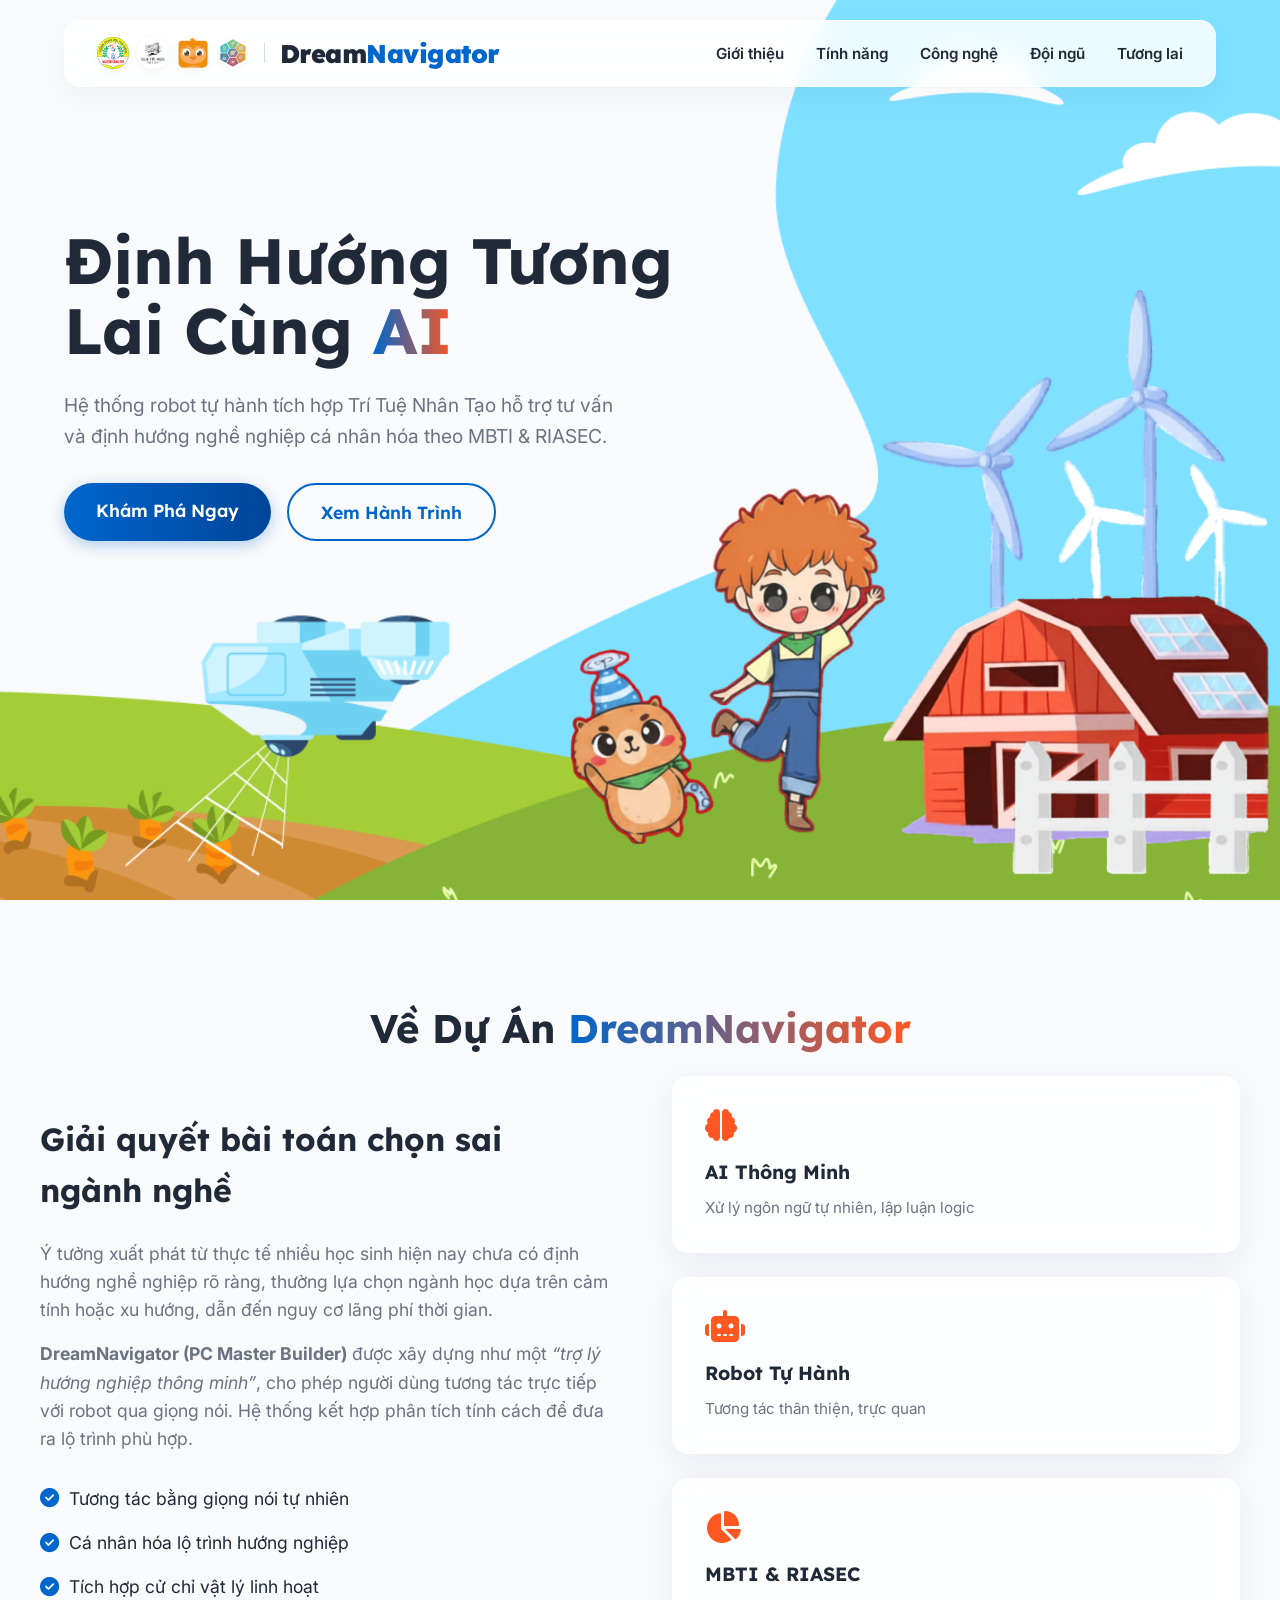
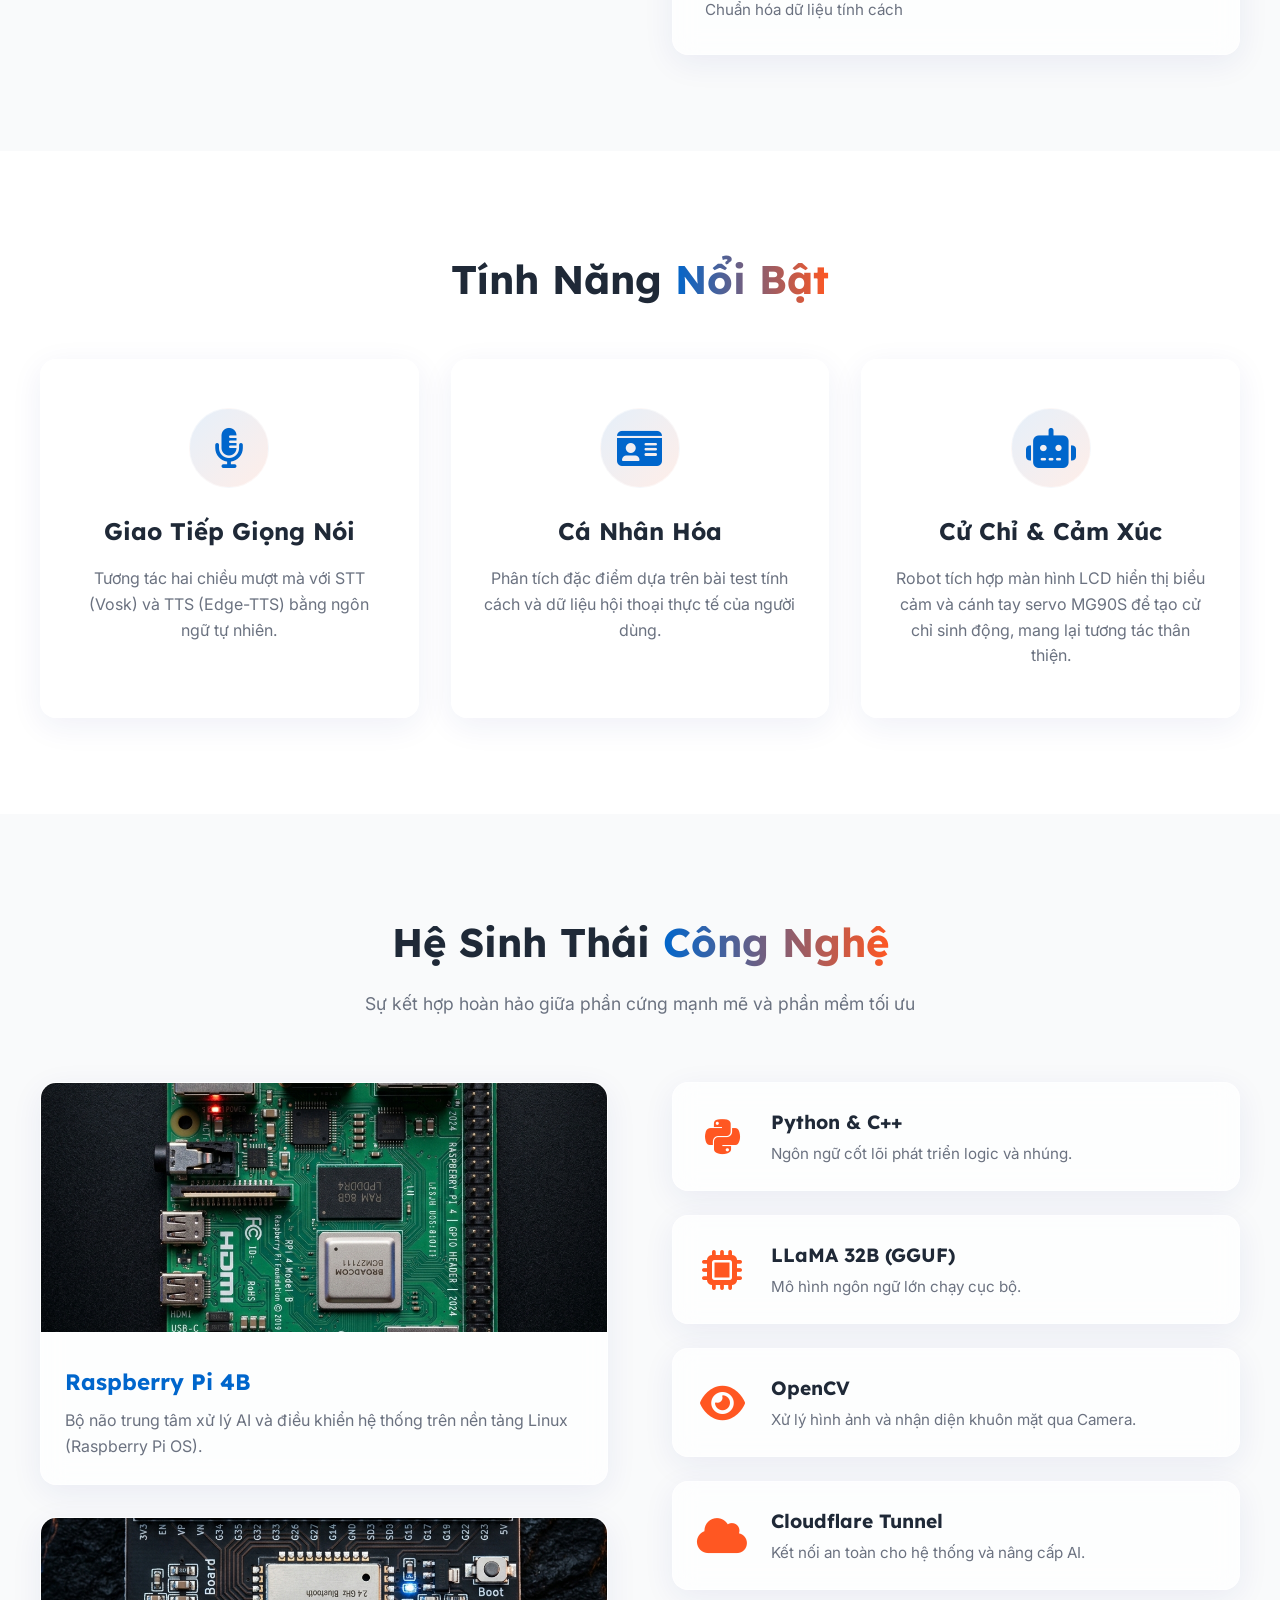
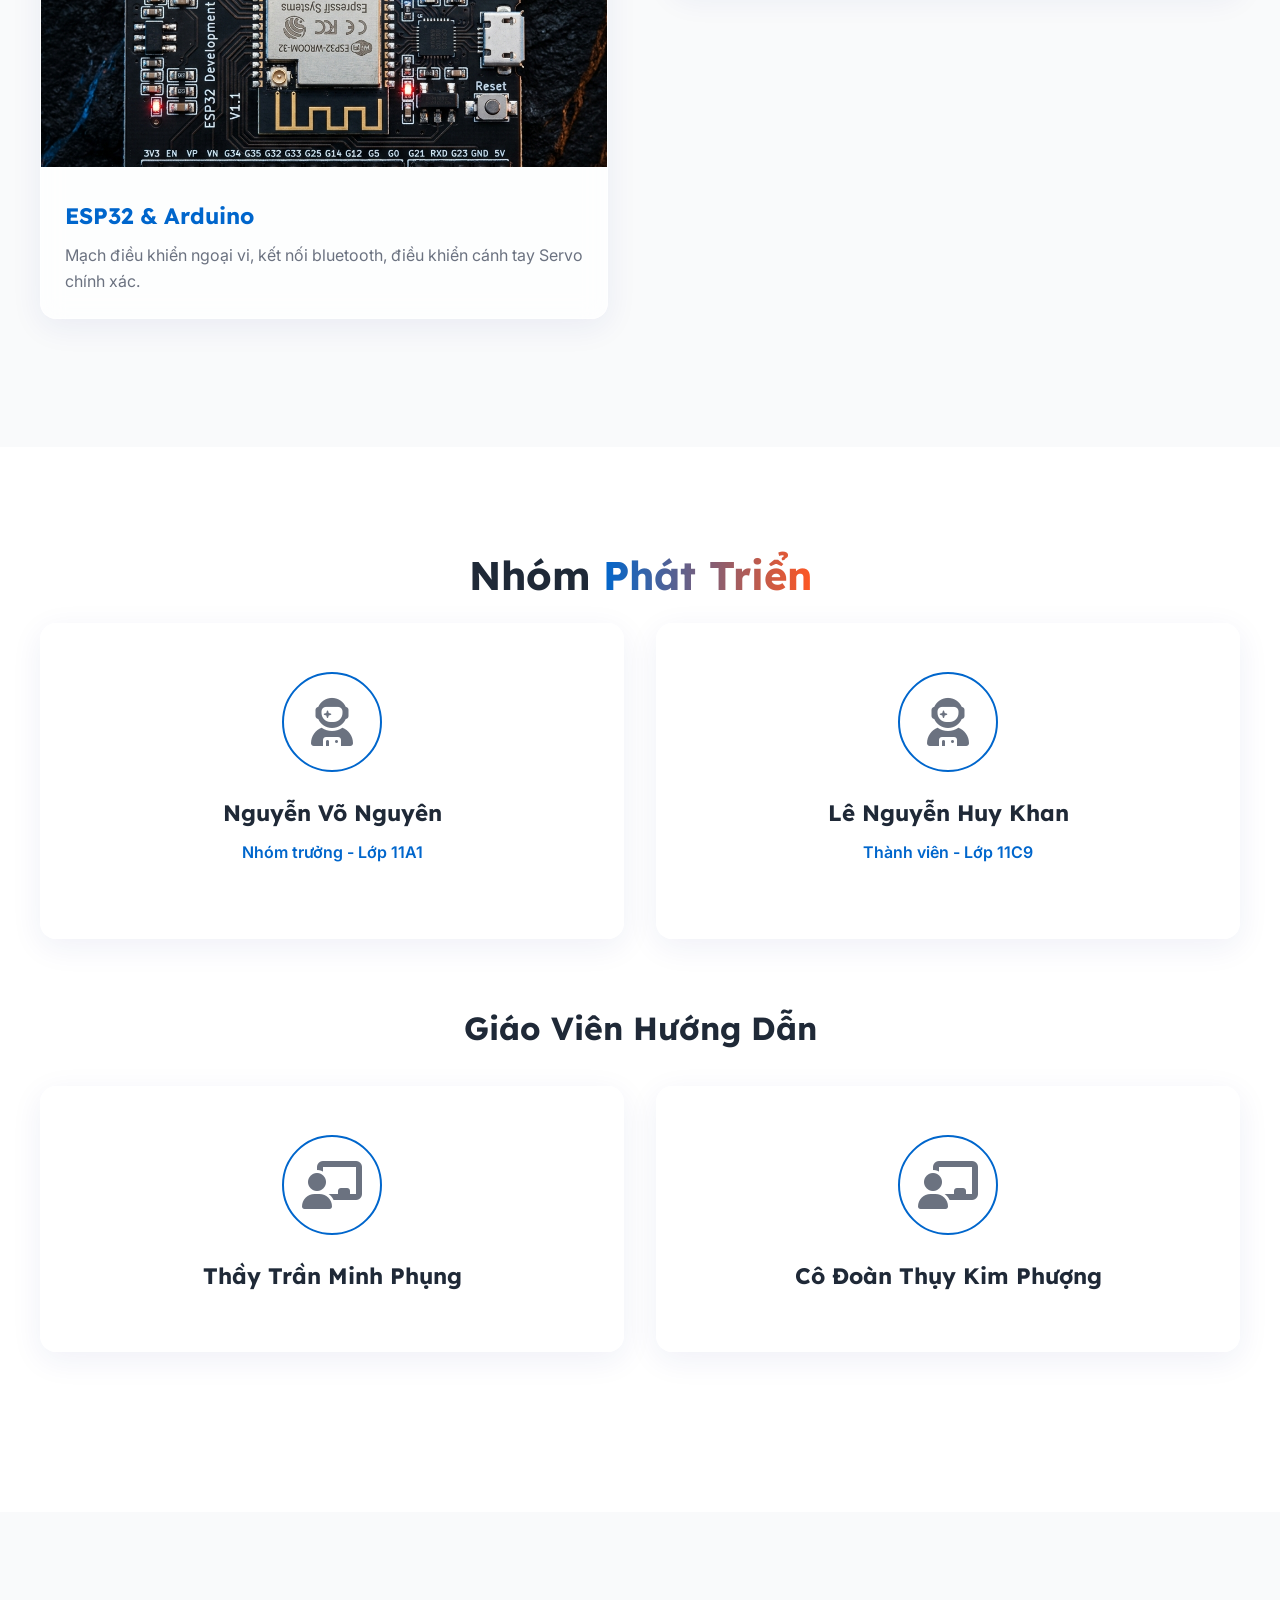
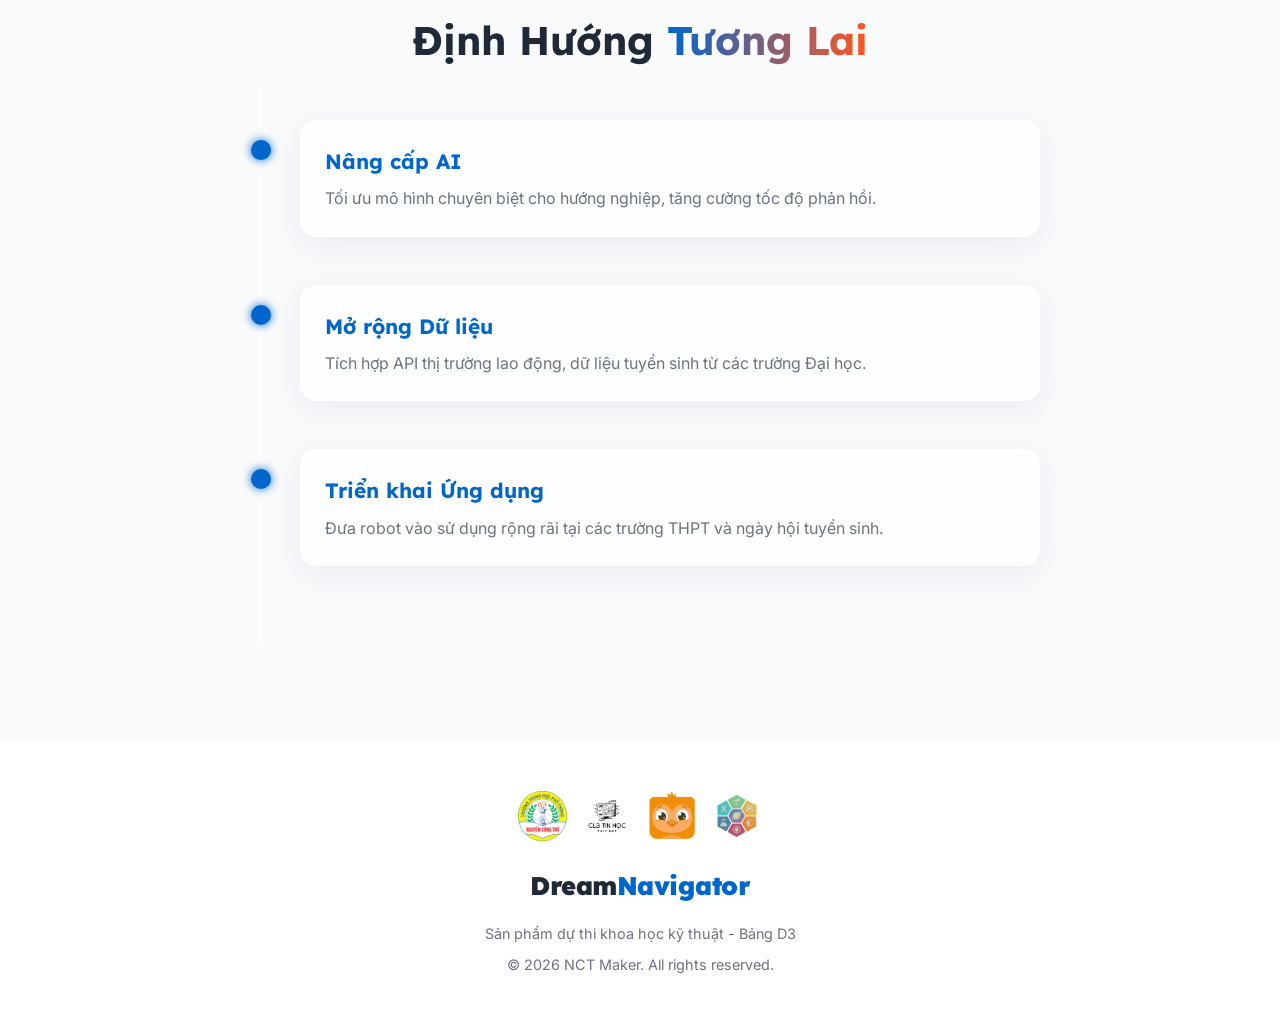
==== index.html @ b8827c3d "Initial commit - Web only" ====
<!DOCTYPE html>
<html lang="vi">
<head>
    <meta charset="UTF-8">
    <meta name="viewport" content="width=device-width, initial-scale=1.0">
    <title>DreamNavigator - Trợ lý Hướng nghiệp Thông minh</title>
    <link rel="icon" type="image/png" href="assets/logo_maker.png">
    <meta name="description" content="DreamNavigator (PC Master Builder) là hệ thống robot tự hành tích hợp AI hỗ trợ tư vấn và định hướng nghề nghiệp.">
    <!-- Google Fonts -->
    <link href="https://fonts.googleapis.com/css2?family=Inter:wght@300;400;600;800&family=Lexend:wght@400;600;700;900&display=swap" rel="stylesheet">
    <link rel="stylesheet" href="style.css">
    <!-- FontAwesome -->
    <link rel="stylesheet" href="https://cdnjs.cloudflare.com/ajax/libs/font-awesome/6.4.0/css/all.min.css">
</head>
<body>
    <!-- Navbar -->
    <nav id="navbar">
        <div class="nav-container">
            <div class="nav-logo-group">
                <div class="partner-logos">
                    <img src="assets/logo_truong.png" alt="Logo Trường" class="nav-partner-logo">
                    <img src="assets/logo_clb_unrounded.jpg" alt="Logo CLB" class="nav-partner-logo club-logo">
                    <img src="assets/logo_lemigo.png" alt="Logo Lemigo" class="nav-partner-logo">
                    <img src="assets/logo_maker.png" alt="Logo Maker" class="nav-partner-logo">
                </div>
                <span class="logo-divider"></span>
                <h1 class="logo">Dream<span>Navigator</span></h1>
            </div>
            <ul class="nav-links">
                <li><a href="#about">Giới thiệu</a></li>
                <li><a href="#features">Tính năng</a></li>
                <li><a href="#technology">Công nghệ</a></li>
                <li><a href="#team">Đội ngũ</a></li>
                <li><a href="#future">Tương lai</a></li>
            </ul>
        </div>
    </nav>

    <!-- Hero Section -->
    <header class="hero" id="home">
        <div class="hero-content">
            <h1 class="animate-up">Định Hướng Tương Lai Cùng <span class="text-gradient">AI</span></h1>
            <p class="animate-up delay-1">Hệ thống robot tự hành tích hợp Trí Tuệ Nhân Tạo hỗ trợ tư vấn và định hướng nghề nghiệp cá nhân hóa theo MBTI & RIASEC.</p>
            <div class="hero-buttons animate-up delay-2">
                <a href="#about" class="btn btn-primary">Khám Phá Ngay</a>
                <a href="gallery.html" class="btn btn-secondary">Xem Hành Trình</a>
            </div>
        </div>
        <img src="assets/on-top-bottom-right-corner.png" alt="Overlay" style="position: absolute; bottom: 0; right: 0; height: 70%; width: auto; object-fit: contain; z-index: 2;">
    </header>

    <!-- About Section -->
    <section id="about" class="section">
        <div class="container">
            <h2 class="section-title">Về Dự Án <span class="text-gradient">DreamNavigator</span></h2>
            <div class="about-grid">
                <div class="about-text reveal-left">
                    <h3>Giải quyết bài toán chọn sai ngành nghề</h3>
                    <p>Ý tưởng xuất phát từ thực tế nhiều học sinh hiện nay chưa có định hướng nghề nghiệp rõ ràng, thường lựa chọn ngành học dựa trên cảm tính hoặc xu hướng, dẫn đến nguy cơ lãng phí thời gian.</p>
                    <p><strong>DreamNavigator (PC Master Builder)</strong> được xây dựng như một <em>“trợ lý hướng nghiệp thông minh”</em>, cho phép người dùng tương tác trực tiếp với robot qua giọng nói. Hệ thống kết hợp phân tích tính cách để đưa ra lộ trình phù hợp.</p>
                    <ul class="check-list">
                        <li><i class="fa-solid fa-check-circle"></i> Tương tác bằng giọng nói tự nhiên</li>
                        <li><i class="fa-solid fa-check-circle"></i> Cá nhân hóa lộ trình hướng nghiệp</li>
                        <li><i class="fa-solid fa-check-circle"></i> Tích hợp cử chỉ vật lý linh hoạt</li>
                    </ul>
                </div>
                <div class="about-stats reveal-right">
                    <div class="stat-card glass-card">
                        <i class="fa-solid fa-brain"></i>
                        <h4>AI Thông Minh</h4>
                        <p>Xử lý ngôn ngữ tự nhiên, lập luận logic</p>
                    </div>
                    <div class="stat-card glass-card">
                        <i class="fa-solid fa-robot"></i>
                        <h4>Robot Tự Hành</h4>
                        <p>Tương tác thân thiện, trực quan</p>
                    </div>
                    <div class="stat-card glass-card">
                        <i class="fa-solid fa-chart-pie"></i>
                        <h4>MBTI & RIASEC</h4>
                        <p>Chuẩn hóa dữ liệu tính cách</p>
                    </div>
                </div>
            </div>
        </div>
    </section>

    <!-- Features Section -->
    <section id="features" class="section bg-dark">
        <div class="container">
            <h2 class="section-title">Tính Năng <span class="text-gradient">Nổi Bật</span></h2>
            <div class="features-grid">
                <div class="feature-card glass-card reveal-up">
                    <div class="icon-wrapper"><i class="fa-solid fa-microphone-lines"></i></div>
                    <h3>Giao Tiếp Giọng Nói</h3>
                    <p>Tương tác hai chiều mượt mà với STT (Vosk) và TTS (Edge-TTS) bằng ngôn ngữ tự nhiên.</p>
                </div>
                <div class="feature-card glass-card reveal-up delay-1">
                    <div class="icon-wrapper"><i class="fa-solid fa-id-card"></i></div>
                    <h3>Cá Nhân Hóa</h3>
                    <p>Phân tích đặc điểm dựa trên bài test tính cách và dữ liệu hội thoại thực tế của người dùng.</p>
                </div>
                <div class="feature-card glass-card reveal-up delay-2">
                    <div class="icon-wrapper"><i class="fa-solid fa-robot"></i></div>
                    <h3>Cử Chỉ & Cảm Xúc</h3>
                    <p>Robot tích hợp màn hình LCD hiển thị biểu cảm và cánh tay servo MG90S để tạo cử chỉ sinh động, mang lại tương tác thân thiện.</p>
                </div>
            </div>
        </div>
    </section>

    <!-- Technology Section -->
    <section id="technology" class="section">
        <div class="container">
            <h2 class="section-title">Hệ Sinh Thái <span class="text-gradient">Công Nghệ</span></h2>
            <p class="section-subtitle">Sự kết hợp hoàn hảo giữa phần cứng mạnh mẽ và phần mềm tối ưu</p>
            
            <div class="tech-grid">
                <div class="tech-hardware reveal-left">
                    <div class="hardware-card glass-card">
                        <img src="assets/images/raspberry_pi_4.png" alt="Raspberry Pi 4B">
                        <div class="hardware-info">
                            <h3>Raspberry Pi 4B</h3>
                            <p>Bộ não trung tâm xử lý AI và điều khiển hệ thống trên nền tảng Linux (Raspberry Pi OS).</p>
                        </div>
                    </div>
                    <div class="hardware-card glass-card">
                        <img src="assets/images/esp32_board.png" alt="ESP32 Board">
                        <div class="hardware-info">
                            <h3>ESP32 & Arduino</h3>
                            <p>Mạch điều khiển ngoại vi, kết nối bluetooth, điều khiển cánh tay Servo chính xác.</p>
                        </div>
                    </div>
                </div>
                <div class="tech-software reveal-right">
                    <div class="software-list">
                        <div class="software-item glass-card">
                            <i class="fa-brands fa-python"></i>
                            <div>
                                <h4>Python & C++</h4>
                                <p>Ngôn ngữ cốt lõi phát triển logic và nhúng.</p>
                            </div>
                        </div>
                        <div class="software-item glass-card">
                            <i class="fa-solid fa-microchip"></i>
                            <div>
                                <h4>LLaMA 32B (GGUF)</h4>
                                <p>Mô hình ngôn ngữ lớn chạy cục bộ.</p>
                            </div>
                        </div>
                        <div class="software-item glass-card">
                            <i class="fa-solid fa-eye"></i>
                            <div>
                                <h4>OpenCV</h4>
                                <p>Xử lý hình ảnh và nhận diện khuôn mặt qua Camera.</p>
                            </div>
                        </div>
                        <div class="software-item glass-card">
                            <i class="fa-solid fa-cloud"></i>
                            <div>
                                <h4>Cloudflare Tunnel</h4>
                                <p>Kết nối an toàn cho hệ thống và nâng cấp AI.</p>
                            </div>
                        </div>
                    </div>
                </div>
            </div>
        </div>
    </section>

    <!-- Team Section -->
    <section id="team" class="section bg-dark">
        <div class="container">
            <h2 class="section-title">Nhóm <span class="text-gradient">Phát Triển</span></h2>
            
            <div class="team-grid">
                <!-- Học sinh -->
                <div class="team-member glass-card reveal-up">
                    <div class="member-avatar"><i class="fa-solid fa-user-astronaut"></i></div>
                    <h3>Nguyễn Võ Nguyên</h3>
                    <p class="role">Nhóm trưởng - Lớp 11A1</p>
                </div>
                <div class="team-member glass-card reveal-up delay-1">
                    <div class="member-avatar"><i class="fa-solid fa-user-astronaut"></i></div>
                    <h3>Lê Nguyễn Huy Khan</h3>
                    <p class="role">Thành viên - Lớp 11C9</p>
                </div>
            </div>

            <h3 class="teachers-title reveal-up">Giáo Viên Hướng Dẫn</h3>
            <div class="team-grid teachers-grid">
                <div class="team-member glass-card reveal-up">
                    <div class="member-avatar"><i class="fa-solid fa-chalkboard-user"></i></div>
                    <h3>Thầy Trần Minh Phụng</h3>
                </div>
                <div class="team-member glass-card reveal-up delay-1">
                    <div class="member-avatar"><i class="fa-solid fa-chalkboard-user"></i></div>
                    <h3>Cô Đoàn Thụy Kim Phượng</h3>
                </div>
            </div>
        </div>
    </section>

    <!-- Future Section -->
    <section id="future" class="section">
        <div class="container">
            <h2 class="section-title">Định Hướng <span class="text-gradient">Tương Lai</span></h2>
            <div class="timeline">
                <div class="timeline-item reveal-up">
                    <div class="timeline-dot"></div>
                    <div class="timeline-content glass-card">
                        <h3>Nâng cấp AI</h3>
                        <p>Tối ưu mô hình chuyên biệt cho hướng nghiệp, tăng cường tốc độ phản hồi.</p>
                    </div>
                </div>
                <div class="timeline-item reveal-up">
                    <div class="timeline-dot"></div>
                    <div class="timeline-content glass-card">
                        <h3>Mở rộng Dữ liệu</h3>
                        <p>Tích hợp API thị trường lao động, dữ liệu tuyển sinh từ các trường Đại học.</p>
                    </div>
                </div>
                <div class="timeline-item reveal-up">
                    <div class="timeline-dot"></div>
                    <div class="timeline-content glass-card">
                        <h3>Triển khai Ứng dụng</h3>
                        <p>Đưa robot vào sử dụng rộng rãi tại các trường THPT và ngày hội tuyển sinh.</p>
                    </div>
                </div>
            </div>
        </div>
    </section>

    <!-- Footer -->
    <footer>
        <div class="footer-content">
            <div style="display: flex; justify-content: center; gap: 15px; margin-bottom: 1.5rem; flex-wrap: wrap; align-items: center;">
                <img src="assets/logo_truong.png" alt="Logo Trường" style="height: 50px; object-fit: contain;">
                <img src="assets/logo_clb_unrounded.jpg" alt="Logo CLB" style="height: 50px; object-fit: contain; border-radius: 50%;">
                <img src="assets/logo_lemigo.png" alt="Logo Lemigo" style="height: 50px; object-fit: contain;">
                <img src="assets/logo_maker.png" alt="Logo Maker" style="height: 50px; object-fit: contain;">
            </div>
            <h2 class="logo">Dream<span>Navigator</span></h2>
            <p>Sản phẩm dự thi khoa học kỹ thuật - Bảng D3</p>
            <p>&copy; 2026 NCT Maker. All rights reserved.</p>
        </div>
    </footer>

    <script src="script.js"></script>
</body>
</html>
---- style.css ----
:root {
    --primary-color: #0066cc;
    --secondary-color: #004499;
    --accent-color: #ff5722;
    --bg-color: #f9fafb;
    --bg-darker: #ffffff;
    --text-color: #1f2937;
    --text-muted: #6b7280;
    --glass-bg: rgba(255, 255, 255, 0.7);
    --glass-border: rgba(255, 255, 255, 0.5);
    --glass-shadow: 0 8px 32px 0 rgba(31, 38, 135, 0.07);
    --transition: all 0.3s ease;
}

* {
    margin: 0;
    padding: 0;
    box-sizing: border-box;
}

body {
    font-family: 'Inter', sans-serif;
    background-color: var(--bg-color);
    color: var(--text-color);
    line-height: 1.6;
    overflow-x: hidden;
    scroll-behavior: smooth;
}

h1, h2, h3, h4, h5, h6 {
    font-family: 'Lexend', sans-serif;
}

a {
    text-decoration: none;
    color: inherit;
}

ul {
    list-style: none;
}

.text-gradient {
    background: linear-gradient(90deg, var(--primary-color), var(--accent-color));
    -webkit-background-clip: text;
    -webkit-text-fill-color: transparent;
    background-clip: text;
}

/* Glassmorphism Classes */
.glass-panel, .glass-card {
    background: var(--glass-bg);
    backdrop-filter: blur(12px);
    -webkit-backdrop-filter: blur(12px);
    border: 1px solid var(--glass-border);
    border-radius: 16px;
    box-shadow: var(--glass-shadow);
}

.glass-card {
    padding: 2rem;
    transition: var(--transition);
}

.glass-card:hover {
    transform: translateY(-5px);
    background: rgba(255, 255, 255, 0.08);
    border-color: rgba(0, 102, 204, 0.2);
    box-shadow: 0 12px 40px 0 rgba(0, 102, 204, 0.1);
}

/* Navigation */
#navbar {
    position: fixed;
    top: 20px;
    left: 50%;
    transform: translateX(-50%);
    width: 90%;
    max-width: 1200px;
    z-index: 1000;
    background: rgba(255, 255, 255, 0.85);
    backdrop-filter: blur(12px);
    -webkit-backdrop-filter: blur(12px);
    border: 1px solid rgba(255, 255, 255, 0.6);
    border-radius: 16px;
    padding: 0.75rem 2rem;
    transition: all 0.4s cubic-bezier(0.4, 0, 0.2, 1);
    box-shadow: 0 10px 30px rgba(0, 0, 0, 0.04), 0 1px 2px rgba(0, 0, 0, 0.01);
}

#navbar.scrolled {
    top: 10px;
    width: 95%;
    max-width: 1260px;
    background: rgba(255, 255, 255, 0.96);
    border-color: rgba(255, 255, 255, 0.8);
    box-shadow: 0 15px 35px rgba(0, 102, 204, 0.08), 0 1px 3px rgba(0, 0, 0, 0.01);
    padding: 0.5rem 2.5rem;
}

.nav-container {
    display: flex;
    justify-content: space-between;
    align-items: center;
    width: 100%;
}

.nav-logo-group {
    display: flex;
    align-items: center;
}

.partner-logos {
    display: flex;
    align-items: center;
    gap: 8px;
}

.nav-partner-logo {
    height: 32px;
    width: auto;
    object-fit: contain;
    transition: all 0.3s ease;
    filter: drop-shadow(0 2px 4px rgba(0, 0, 0, 0.05));
}

.nav-partner-logo:hover {
    transform: scale(1.1);
}

.club-logo {
    border-radius: 50%;
}

.logo-divider {
    width: 1px;
    height: 20px;
    background: rgba(0, 0, 0, 0.15);
    margin: 0 15px;
}

.logo {
    font-size: 1.6rem;
    font-weight: 900;
    letter-spacing: -0.5px;
    color: var(--text-color);
}

.logo span {
    color: var(--primary-color);
}

.nav-links {
    display: flex;
    gap: 2rem;
    align-items: center;
}

.nav-links a {
    font-weight: 600;
    font-size: 0.95rem;
    position: relative;
    padding: 5px 0;
    color: var(--text-color);
    transition: var(--transition);
}

.nav-links a:hover {
    color: var(--primary-color);
}

.nav-links a::after {
    content: '';
    position: absolute;
    bottom: 0;
    left: 50%;
    transform: translateX(-50%);
    width: 0%;
    height: 2px;
    background: var(--primary-color);
    transition: var(--transition);
    border-radius: 2px;
}

.nav-links a:hover::after {
    width: 80%;
}

.nav-links a.active {
    color: var(--primary-color);
}

.nav-links a.active::after {
    width: 80%;
}

/* Hero Section */
.hero {
    min-height: 100vh;
    display: flex;
    align-items: center;
    justify-content: flex-start;
    padding: 6rem 5% 2rem;
    background-image: url('assets/hero-background.png');
    background-size: cover;
    background-position: center bottom;
    background-repeat: no-repeat;
    position: relative;
    width: 100%;
}

.hero-content {
    flex: 0 0 55%;
    max-width: 720px;
    z-index: 10;
    margin-top: -22vh;
}

.hero-content h1 {
    font-size: 4rem;
    line-height: 1.1;
    margin-bottom: 1.5rem;
}

.hero-content p {
    font-size: 1.2rem;
    color: var(--text-muted);
    margin-bottom: 2rem;
    max-width: 90%;
}

.hero-buttons {
    display: flex;
    gap: 1rem;
}

.btn {
    padding: 0.8rem 2rem;
    border-radius: 30px;
    font-weight: 600;
    font-family: 'Lexend', sans-serif;
    font-size: 1.1rem;
    cursor: pointer;
    transition: var(--transition);
    display: inline-block;
    text-align: center;
}

.btn-primary {
    background: linear-gradient(90deg, var(--primary-color), var(--secondary-color));
    color: #fff;
    border: none;
    box-shadow: 0 4px 15px rgba(0, 102, 204, 0.3);
}

.btn-primary:hover {
    transform: translateY(-2px);
    box-shadow: 0 6px 20px rgba(0, 102, 204, 0.5);
}

.btn-secondary {
    background: transparent;
    color: var(--primary-color);
    border: 2px solid var(--primary-color);
}

.btn-secondary:hover {
    background: var(--primary-color);
    color: #fff;
}

.hero-image {
    flex: 1;
    position: relative;
    display: flex;
    justify-content: center;
    align-items: center;
}

.main-robot-panel {
    position: relative;
    padding: 1rem;
    border-radius: 20px;
    width: 100%;
    max-width: 450px;
}

.robot-img {
    width: 100%;
    border-radius: 12px;
    display: block;
}

.tech-badge {
    position: absolute;
    background: rgba(255, 255, 255, 0.95);
    padding: 0.5rem 1rem;
    border-radius: 20px;
    border: 1px solid var(--primary-color);
    font-size: 0.9rem;
    font-weight: 600;
    box-shadow: 0 4px 15px rgba(0, 102, 204, 0.2);
    display: flex;
    align-items: center;
    gap: 0.5rem;
    animation: pulse 2s infinite alternate;
}

.tech-badge i {
    color: var(--primary-color);
}

.top-right {
    top: -15px;
    right: -20px;
}

.bottom-left {
    bottom: 20px;
    left: -30px;
}

/* Sections General */
.section {
    padding: 6rem 2rem;
}

.bg-dark {
    background-color: var(--bg-darker);
}

.container {
    max-width: 1200px;
    margin: 0 auto;
}

.section-title {
    font-size: 2.5rem;
    text-align: center;
    margin-bottom: 1rem;
}

.section-subtitle {
    text-align: center;
    color: var(--text-muted);
    margin-bottom: 4rem;
    font-size: 1.1rem;
}

/* About Section */
.about-grid {
    display: grid;
    grid-template-columns: 1fr 1fr;
    gap: 4rem;
    align-items: center;
}

.about-text h3 {
    font-size: 2rem;
    margin-bottom: 1.5rem;
}

.about-text p {
    color: var(--text-muted);
    margin-bottom: 1rem;
    font-size: 1.1rem;
}

.check-list {
    margin-top: 2rem;
}

.check-list li {
    margin-bottom: 1rem;
    display: flex;
    align-items: center;
    gap: 10px;
    font-size: 1.1rem;
}

.check-list i {
    color: var(--primary-color);
    font-size: 1.2rem;
}

.about-stats {
    display: grid;
    grid-template-columns: 1fr;
    gap: 1.5rem;
}

.stat-card {
    display: flex;
    flex-direction: column;
    gap: 0.5rem;
}

.stat-card i {
    font-size: 2rem;
    color: var(--accent-color);
    margin-bottom: 0.5rem;
}

.stat-card h4 {
    font-size: 1.2rem;
}

.stat-card p {
    color: var(--text-muted);
    font-size: 0.95rem;
}

/* Features Section */
.features-grid {
    display: grid;
    grid-template-columns: repeat(auto-fit, minmax(300px, 1fr));
    gap: 2rem;
    margin-top: 3rem;
}

.feature-card {
    text-align: center;
    padding: 3rem 2rem;
}

.icon-wrapper {
    width: 80px;
    height: 80px;
    margin: 0 auto 1.5rem;
    background: linear-gradient(135deg, rgba(0, 102, 204, 0.1), rgba(255, 87, 34, 0.1));
    border-radius: 50%;
    display: flex;
    align-items: center;
    justify-content: center;
    font-size: 2.5rem;
    color: var(--primary-color);
    border: 1px solid var(--glass-border);
}

.feature-card h3 {
    font-size: 1.5rem;
    margin-bottom: 1rem;
}

.feature-card p {
    color: var(--text-muted);
}

/* Technology Section */
.tech-grid {
    display: grid;
    grid-template-columns: 1fr 1fr;
    gap: 4rem;
}

.hardware-card {
    margin-bottom: 2rem;
    overflow: hidden;
    padding: 0;
}

.hardware-card img {
    width: 100%;
    height: 250px;
    object-fit: cover;
    border-bottom: 1px solid var(--glass-border);
}

.hardware-info {
    padding: 1.5rem;
}

.hardware-info h3 {
    font-size: 1.4rem;
    margin-bottom: 0.5rem;
    color: var(--primary-color);
}

.hardware-info p {
    color: var(--text-muted);
}

.software-list {
    display: flex;
    flex-direction: column;
    gap: 1.5rem;
}

.software-item {
    display: flex;
    align-items: center;
    gap: 1.5rem;
    padding: 1.5rem;
}

.software-item i {
    font-size: 2.5rem;
    color: var(--accent-color);
    width: 50px;
    text-align: center;
}

.software-item h4 {
    font-size: 1.2rem;
    margin-bottom: 0.25rem;
}

.software-item p {
    color: var(--text-muted);
    font-size: 0.95rem;
}

/* Team Section */
.team-grid {
    display: grid;
    grid-template-columns: repeat(auto-fit, minmax(250px, 1fr));
    gap: 2rem;
    margin-bottom: 4rem;
}

.team-member {
    text-align: center;
    padding: 3rem 2rem;
}

.member-avatar {
    width: 100px;
    height: 100px;
    border-radius: 50%;
    background: var(--glass-bg);
    border: 2px solid var(--primary-color);
    margin: 0 auto 1.5rem;
    display: flex;
    align-items: center;
    justify-content: center;
    font-size: 3rem;
    color: var(--text-muted);
}

.team-member h3 {
    font-size: 1.4rem;
    margin-bottom: 0.5rem;
}

.team-member .role {
    color: var(--primary-color);
    font-weight: 600;
    margin-bottom: 1.5rem;
}

.contact-link {
    display: inline-flex;
    align-items: center;
    gap: 8px;
    color: var(--text-muted);
    font-size: 0.9rem;
    transition: var(--transition);
}

.contact-link:hover {
    color: var(--accent-color);
}

.teachers-title {
    text-align: center;
    font-size: 2rem;
    margin-bottom: 2rem;
}

.teachers-grid {
    grid-template-columns: repeat(auto-fit, minmax(300px, 1fr));
}

/* Future Section (Timeline) */
.timeline {
    position: relative;
    max-width: 800px;
    margin: 0 auto;
    padding: 2rem 0;
}

.timeline::before {
    content: '';
    position: absolute;
    top: 0;
    left: 20px;
    height: 100%;
    width: 2px;
    background: var(--glass-border);
}

.timeline-item {
    position: relative;
    margin-bottom: 3rem;
    padding-left: 60px;
}

.timeline-dot {
    position: absolute;
    left: 11px;
    top: 20px;
    width: 20px;
    height: 20px;
    border-radius: 50%;
    background: var(--primary-color);
    box-shadow: 0 0 10px var(--primary-color);
}

.timeline-content {
    padding: 1.5rem;
}

.timeline-content h3 {
    font-size: 1.3rem;
    margin-bottom: 0.5rem;
    color: var(--primary-color);
}

.timeline-content p {
    color: var(--text-muted);
}

/* Footer */
footer {
    background: var(--bg-darker);
    border-top: 1px solid var(--glass-border);
    padding: 3rem 2rem;
    text-align: center;
}

.footer-content .logo {
    margin-bottom: 1rem;
}

.footer-content p {
    color: var(--text-muted);
    font-size: 0.9rem;
    margin-bottom: 0.5rem;
}

/* Animations */
@keyframes float {
    0% { transform: translateY(0px); }
    50% { transform: translateY(-20px); }
    100% { transform: translateY(0px); }
}

@keyframes pulse {
    0% { box-shadow: 0 0 5px rgba(0, 102, 204, 0.1); }
    100% { box-shadow: 0 0 20px rgba(0, 102, 204, 0.4); }
}

.animate-float {
    animation: float 6s ease-in-out infinite;
}

/* Scroll Reveal Initial States */
.reveal-up {
    opacity: 0;
    transform: translateY(50px);
    transition: all 0.8s ease-out;
}

.reveal-left {
    opacity: 0;
    transform: translateX(-50px);
    transition: all 0.8s ease-out;
}

.reveal-right {
    opacity: 0;
    transform: translateX(50px);
    transition: all 0.8s ease-out;
}

.reveal-up.active, .reveal-left.active, .reveal-right.active {
    opacity: 1;
    transform: translate(0);
}

.delay-1 { transition-delay: 0.2s; }
.delay-2 { transition-delay: 0.4s; }

/* Initial Animations for Hero */
.animate-up {
    opacity: 0;
    transform: translateY(30px);
    animation: fadeUp 1s forwards;
}

@keyframes fadeUp {
    to {
        opacity: 1;
        transform: translateY(0);
    }
}

/* Responsive */
@media (max-width: 992px) {
    .hero, .about-grid, .tech-grid {
        grid-template-columns: 1fr;
        flex-direction: column;
        text-align: center;
    }
    
    .hero-content {
        margin-top: 0;
        flex: 1 1 100%;
        max-width: 100%;
    }

    .hero-content h1 {
        font-size: 3rem;
    }
    
    .hero-content p {
        margin: 0 auto 2rem;
    }
    
    .hero-buttons {
        justify-content: center;
    }
    
    .main-robot-panel {
        margin-top: 3rem;
    }
    
    .check-list li {
        justify-content: center;
    }
}

@media (max-width: 768px) {
    #navbar {
        top: 10px;
        width: 95%;
        padding: 0.6rem 1.5rem;
    }

    .nav-links {
        display: none; /* Can add hamburger menu later */
    }
    
    .hero {
        padding-top: 8rem;
    }
    
    .hero-content h1 {
        font-size: 2.5rem;
    }
}

@media (max-width: 576px) {
    .nav-partner-logo:not(:first-child) {
        display: none;
    }
    
    .logo-divider {
        margin: 0 10px;
    }
    
    .logo {
        font-size: 1.3rem;
    }
}
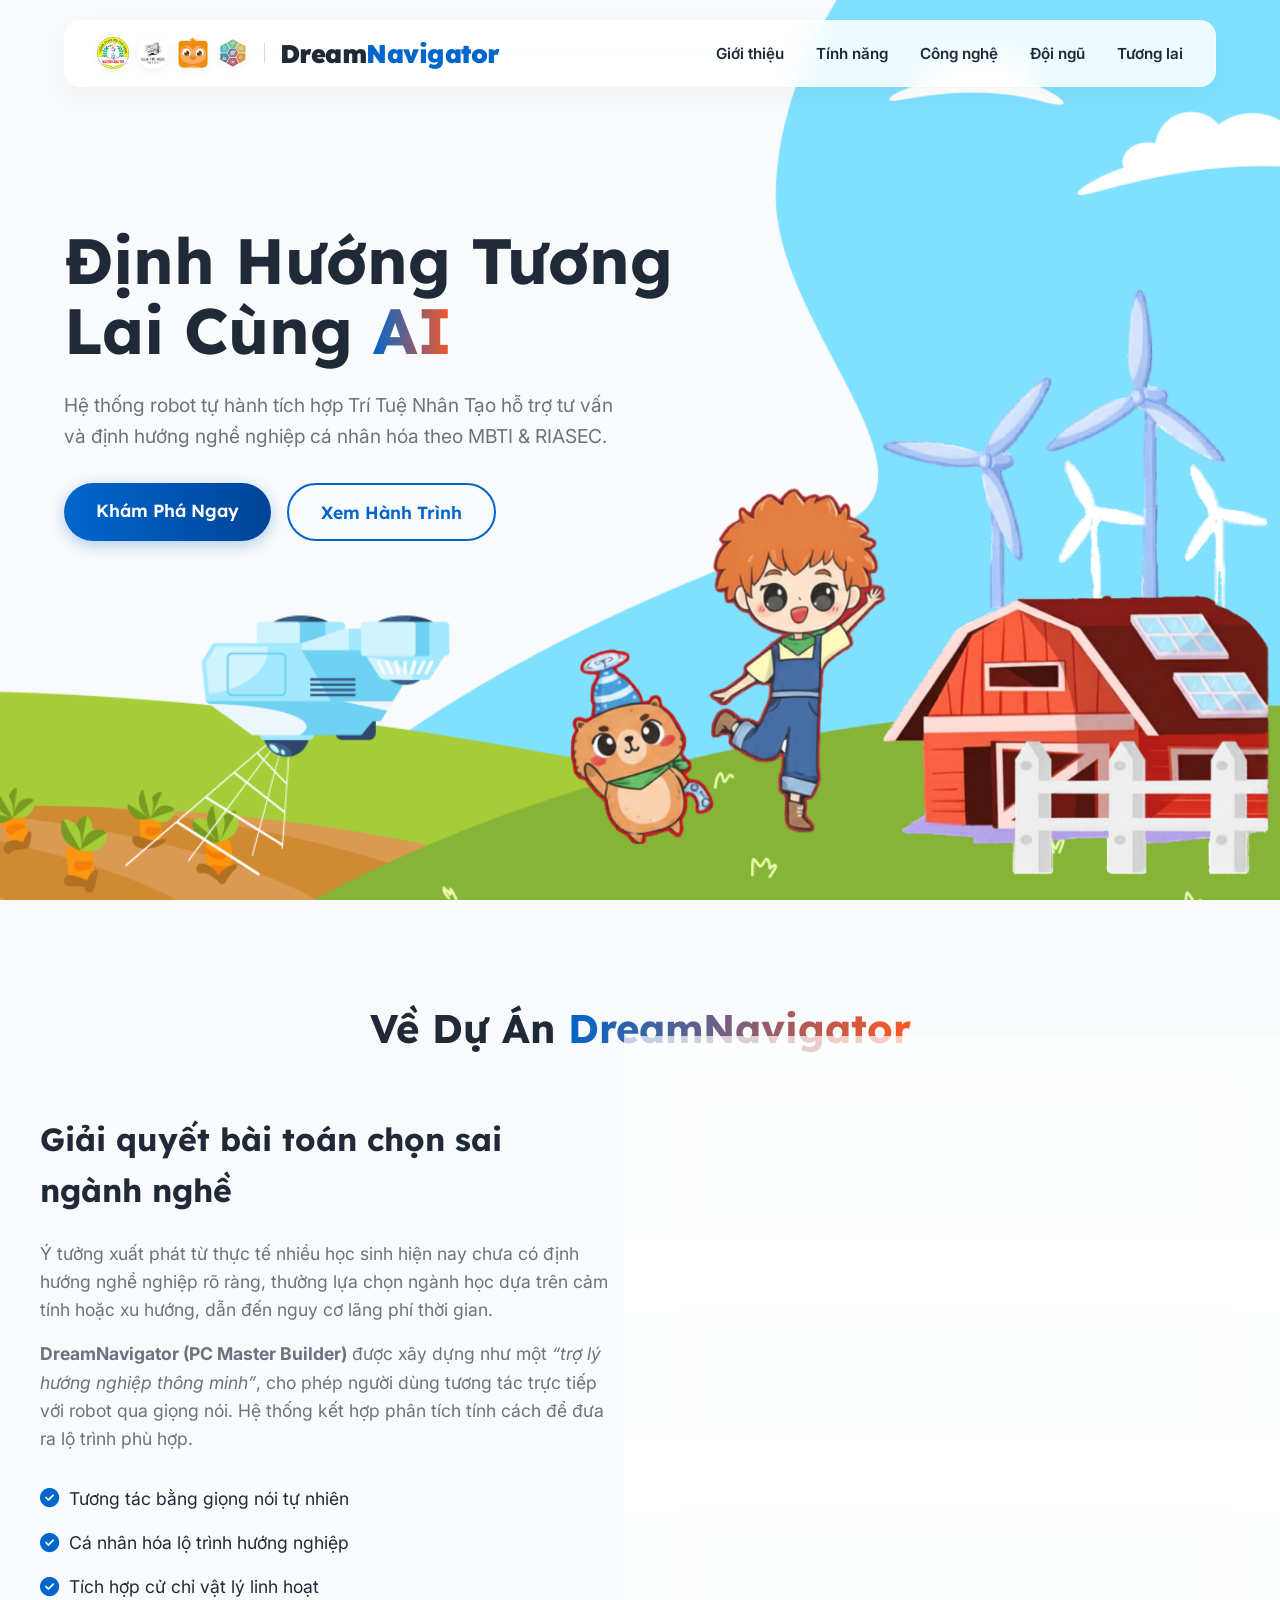
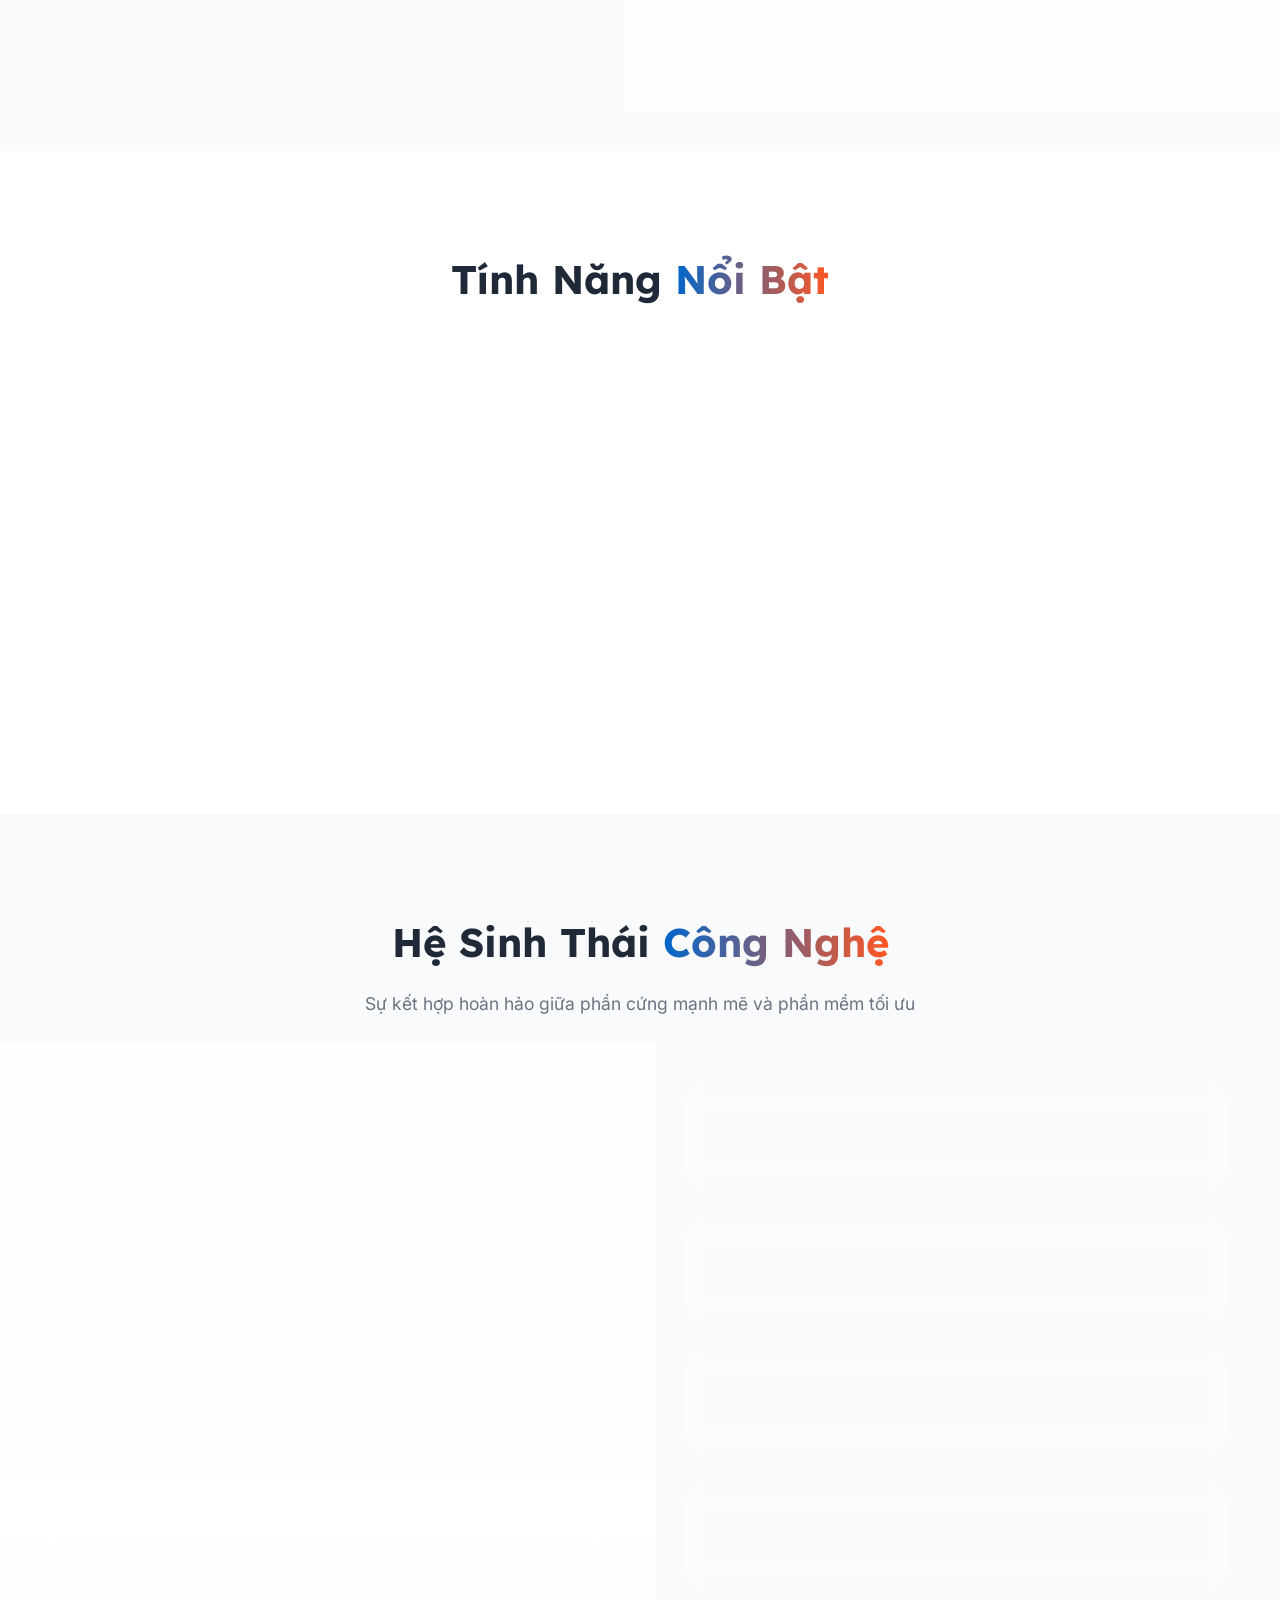
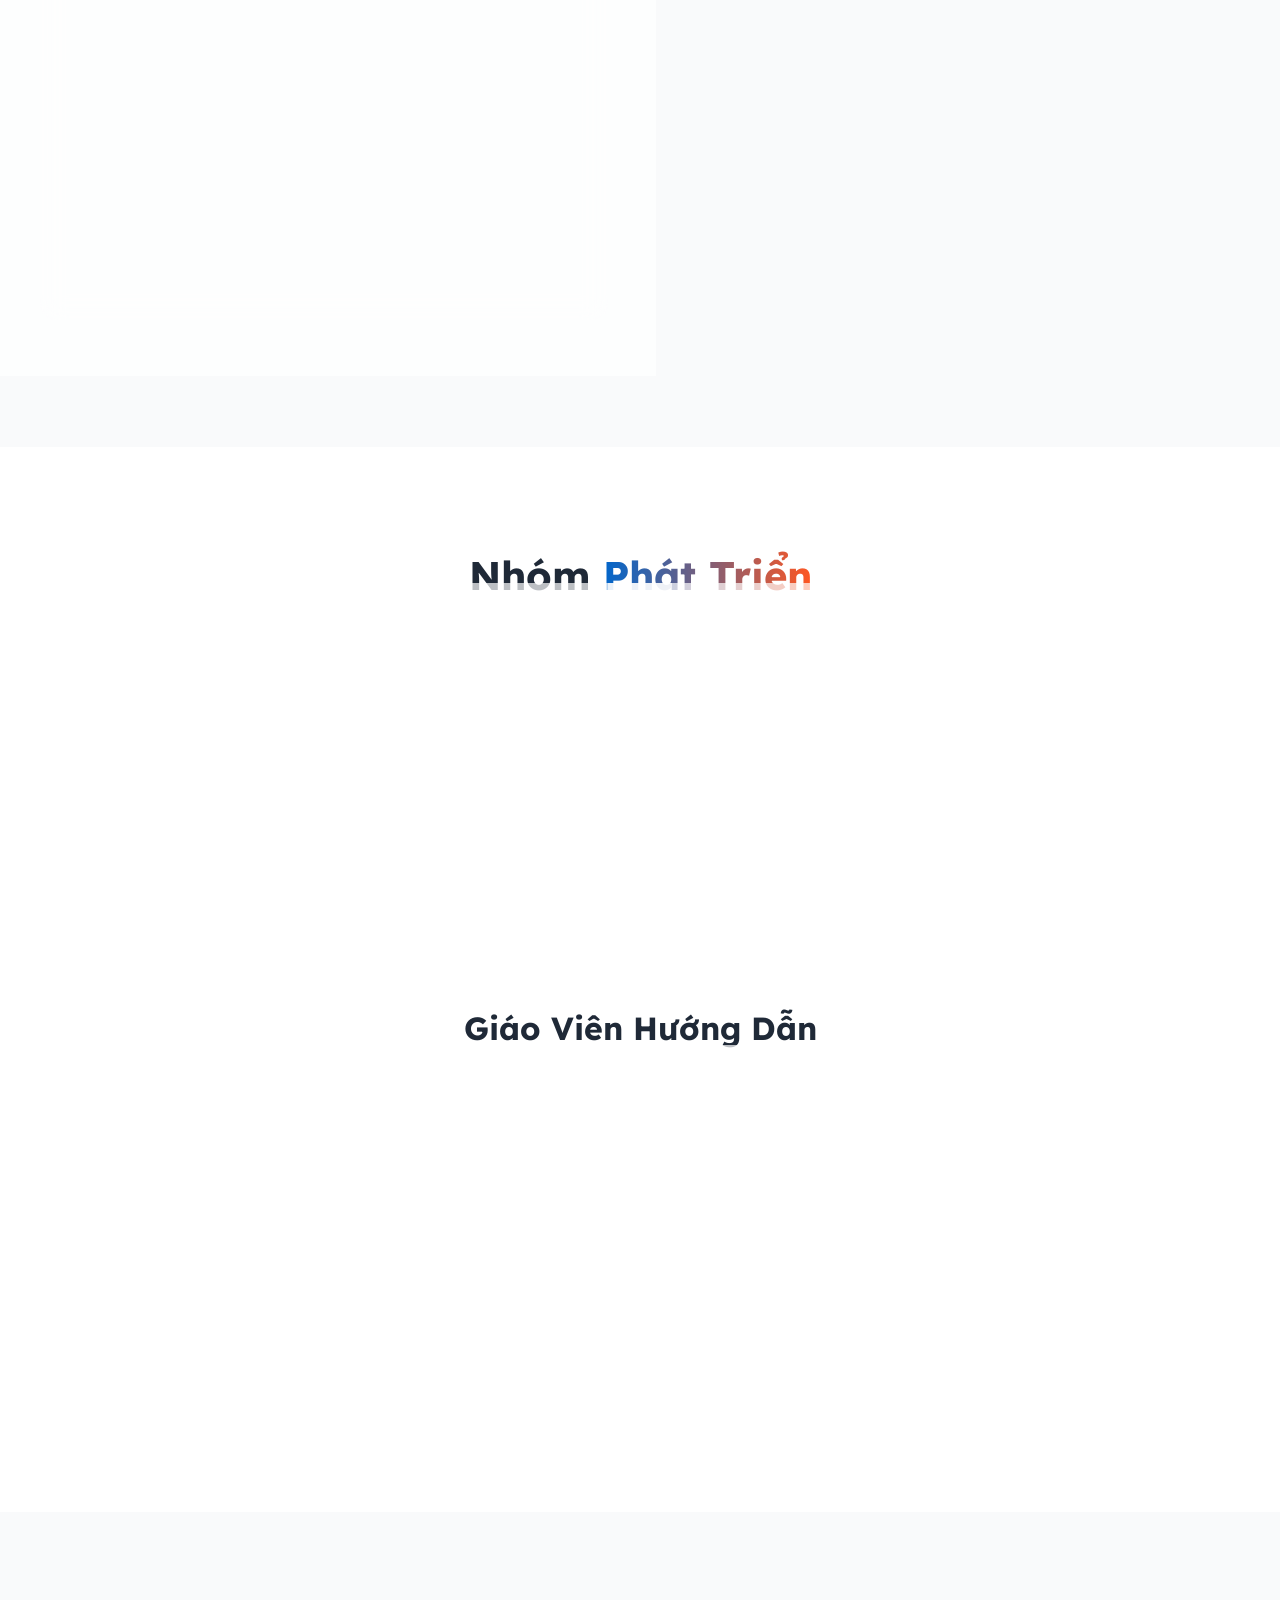
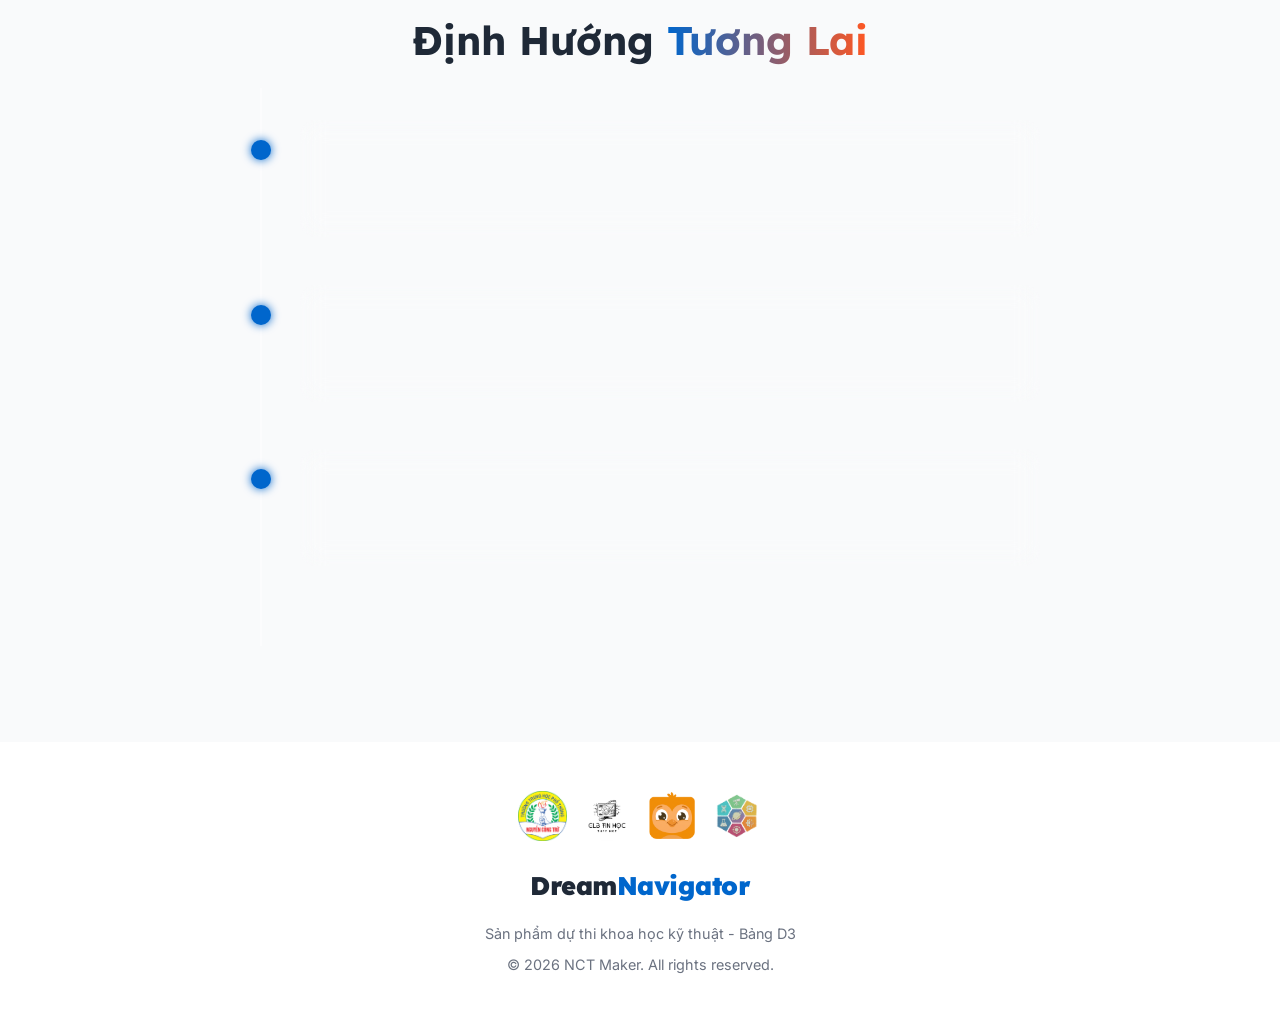
==== commit 6d72a9fc: "Add SEO and Open Graph meta tags" ====
--- a/index.html
+++ b/index.html
@@ -6,6 +6,12 @@
     <title>DreamNavigator - Trợ lý Hướng nghiệp Thông minh</title>
     <link rel="icon" type="image/png" href="assets/logo_maker.png">
     <meta name="description" content="DreamNavigator (PC Master Builder) là hệ thống robot tự hành tích hợp AI hỗ trợ tư vấn và định hướng nghề nghiệp.">
+    <meta property="og:title" content="DreamNavigator - Trợ lý Hướng nghiệp Thông minh">
+    <meta property="og:description" content="DreamNavigator (PC Master Builder) là hệ thống robot tự hành tích hợp AI hỗ trợ tư vấn và định hướng nghề nghiệp.">
+    <meta property="og:image" content="https://dream.lemigo.xyz/assets/og_image.png">
+    <meta property="og:url" content="https://dream.lemigo.xyz/">
+    <meta property="og:type" content="website">
+    <meta name="twitter:card" content="summary_large_image">
     <!-- Google Fonts -->
     <link href="https://fonts.googleapis.com/css2?family=Inter:wght@300;400;600;800&family=Lexend:wght@400;600;700;900&display=swap" rel="stylesheet">
     <link rel="stylesheet" href="style.css">
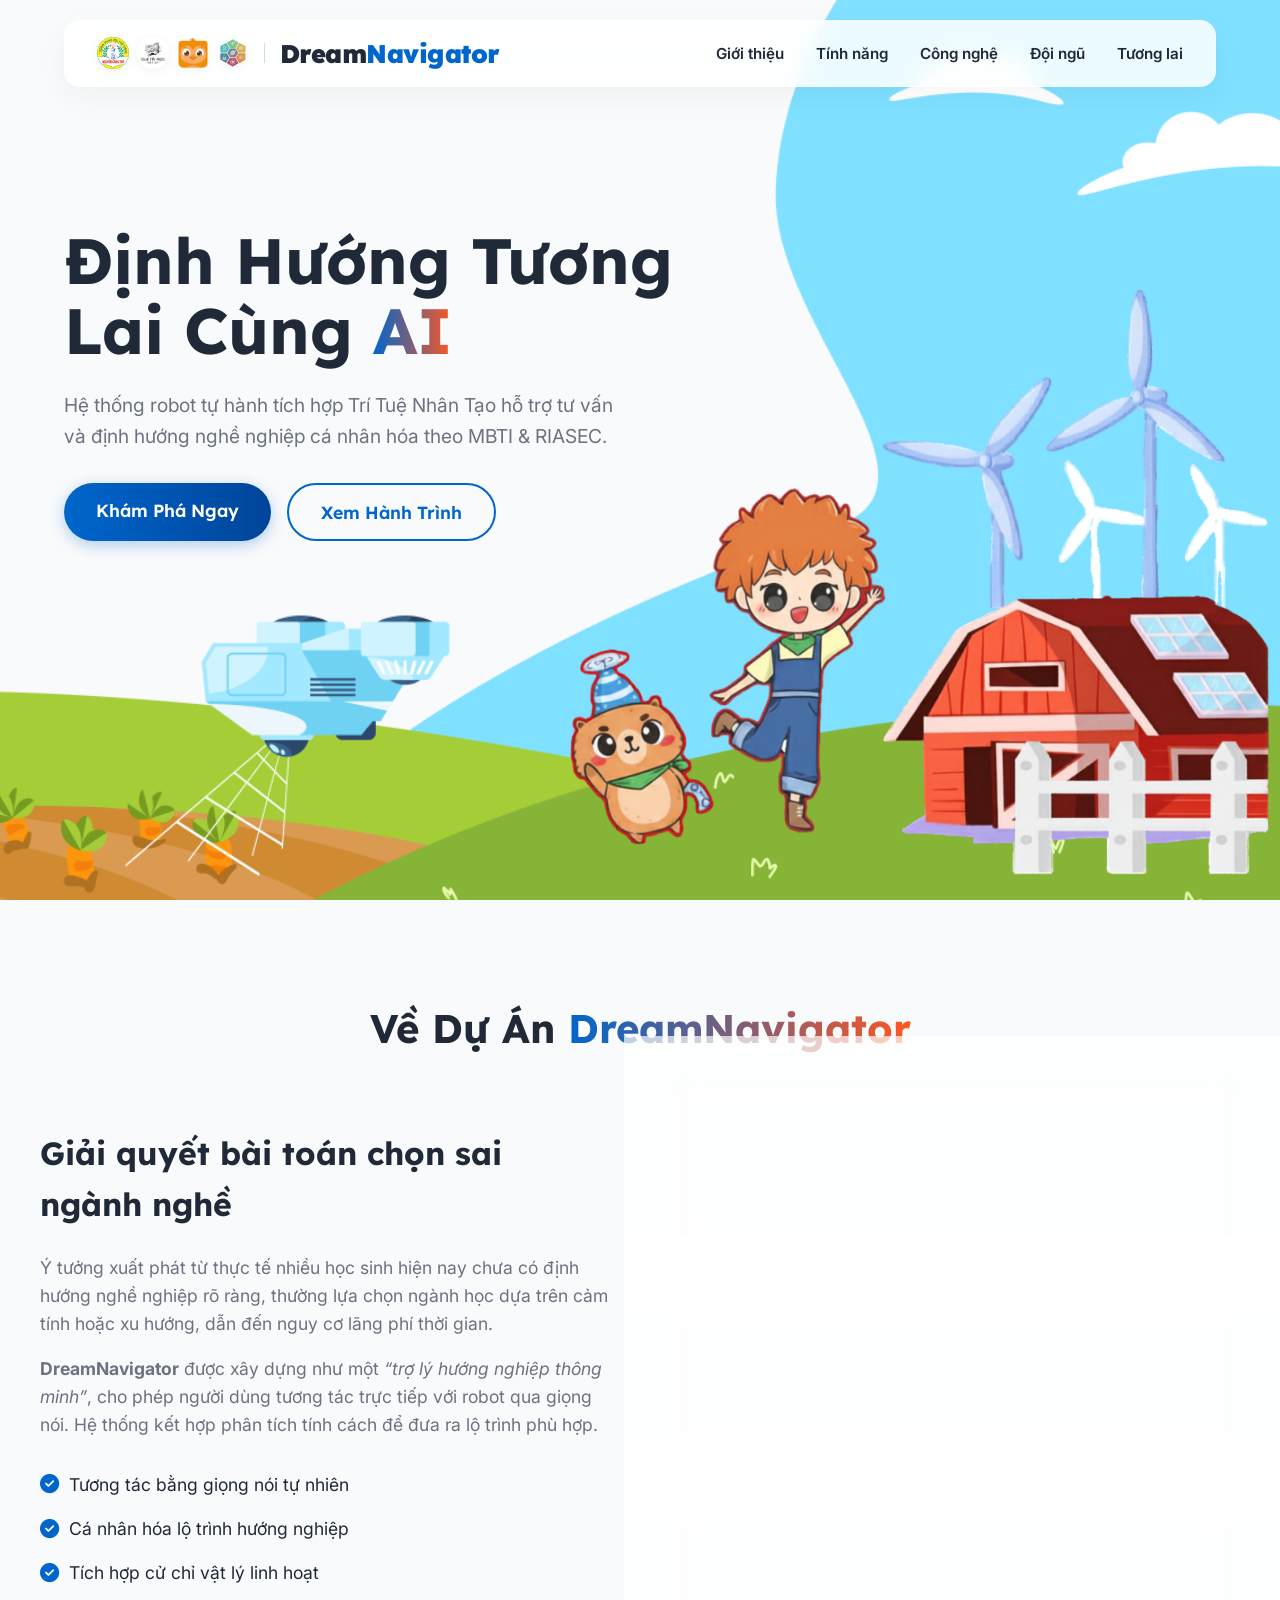
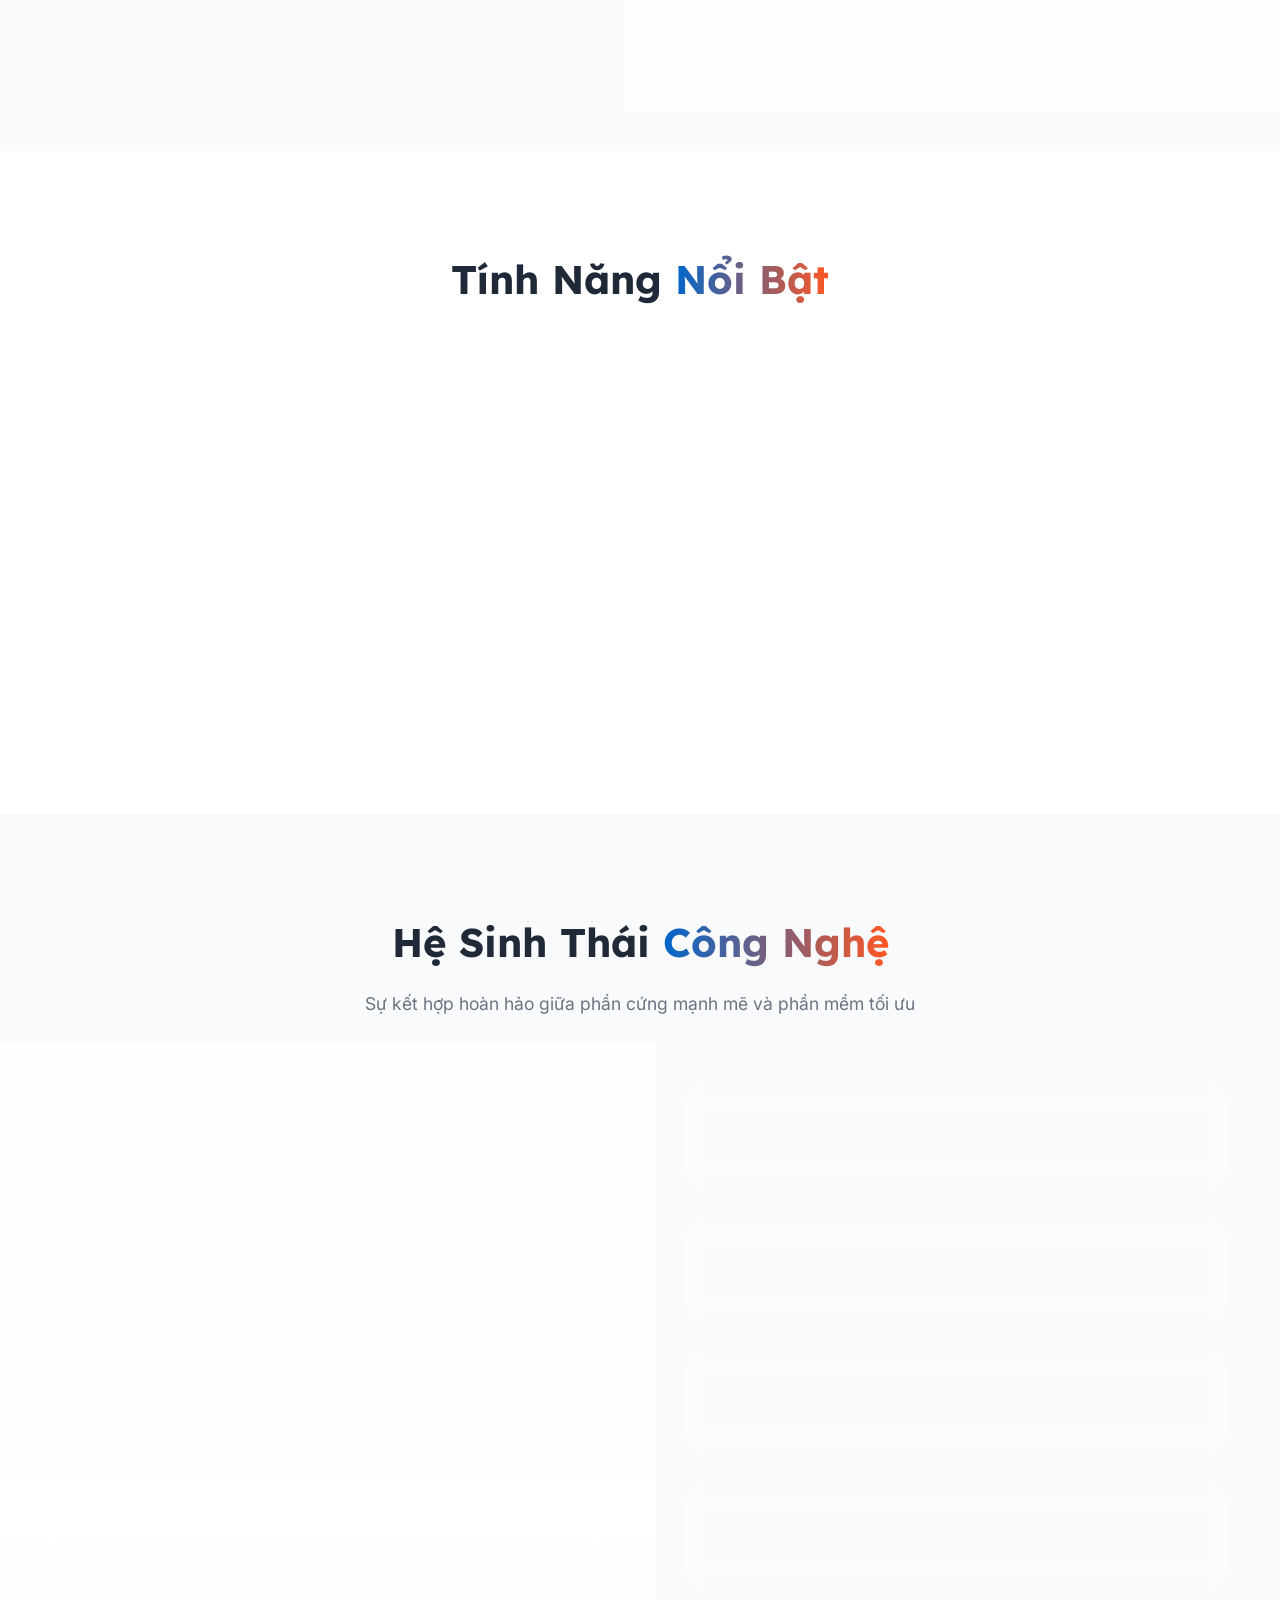
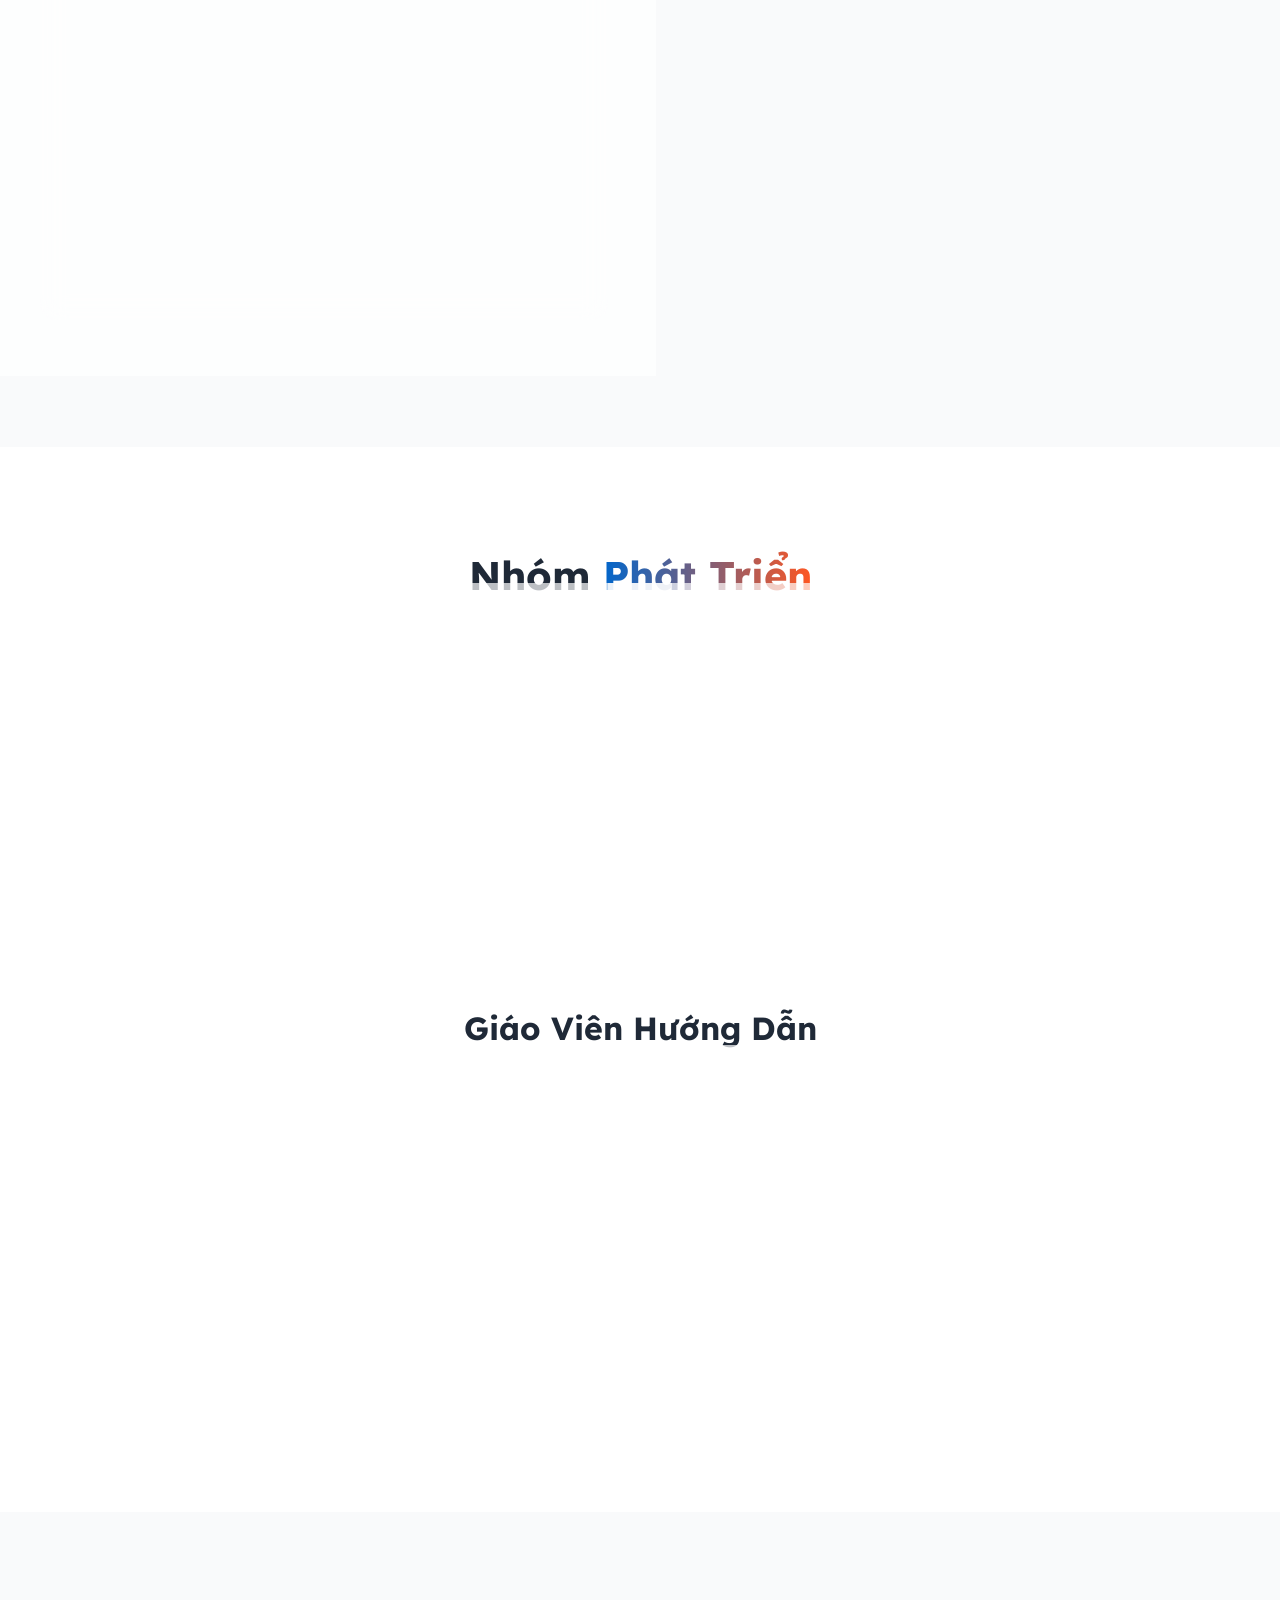
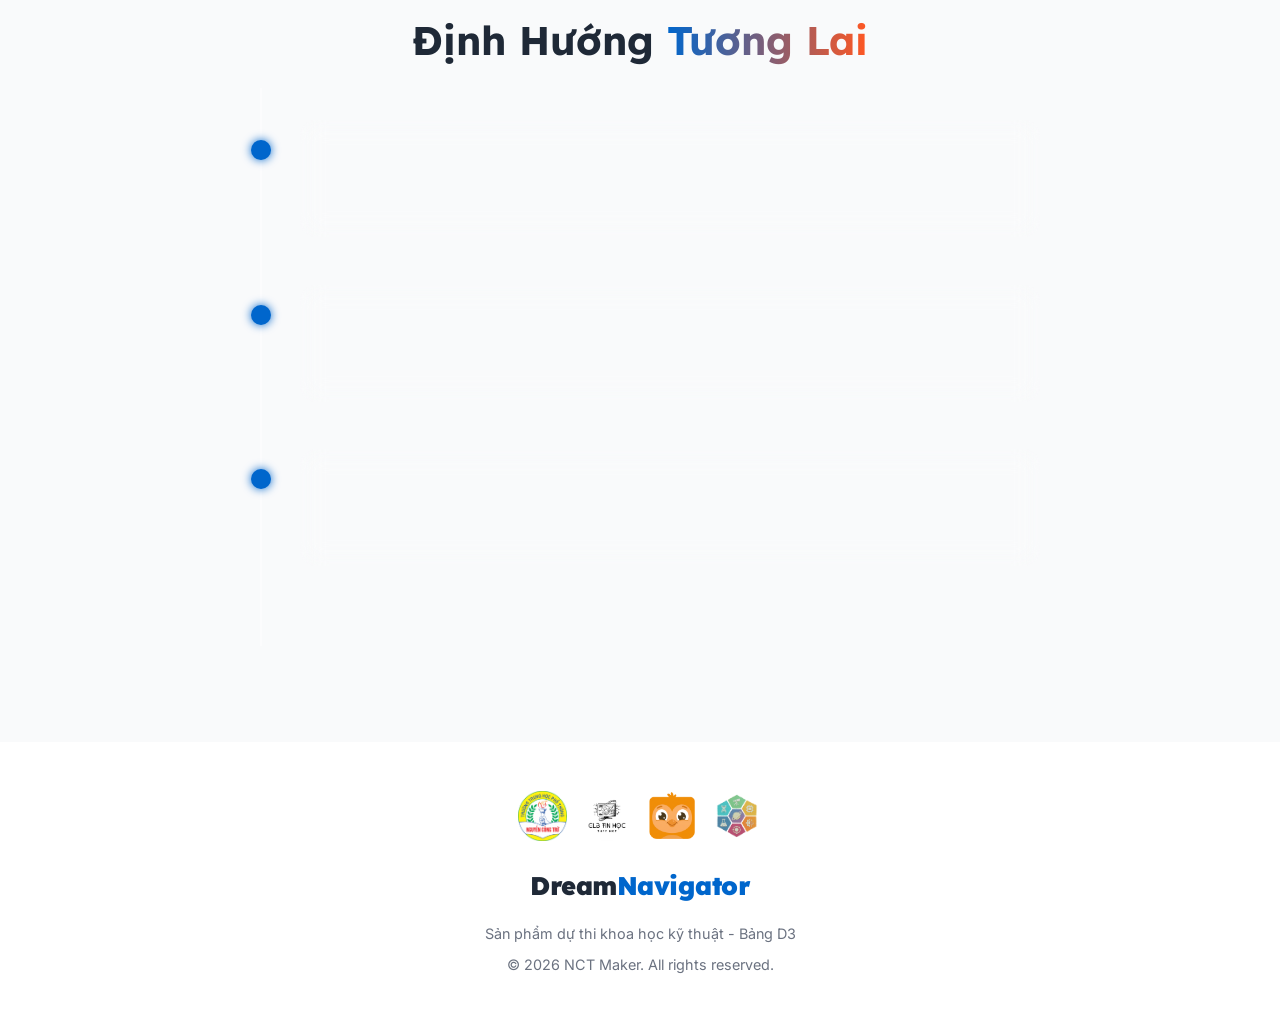
==== commit ae6cd755: "fix: remove PC Master Builder text" ====
--- a/index.html
+++ b/index.html
@@ -5,9 +5,9 @@
     <meta name="viewport" content="width=device-width, initial-scale=1.0">
     <title>DreamNavigator - Trợ lý Hướng nghiệp Thông minh</title>
     <link rel="icon" type="image/png" href="assets/logo_maker.png">
-    <meta name="description" content="DreamNavigator (PC Master Builder) là hệ thống robot tự hành tích hợp AI hỗ trợ tư vấn và định hướng nghề nghiệp.">
+    <meta name="description" content="DreamNavigator là hệ thống robot tự hành tích hợp AI hỗ trợ tư vấn và định hướng nghề nghiệp.">
     <meta property="og:title" content="DreamNavigator - Trợ lý Hướng nghiệp Thông minh">
-    <meta property="og:description" content="DreamNavigator (PC Master Builder) là hệ thống robot tự hành tích hợp AI hỗ trợ tư vấn và định hướng nghề nghiệp.">
+    <meta property="og:description" content="DreamNavigator là hệ thống robot tự hành tích hợp AI hỗ trợ tư vấn và định hướng nghề nghiệp.">
     <meta property="og:image" content="https://dream.lemigo.xyz/assets/og_image.png">
     <meta property="og:url" content="https://dream.lemigo.xyz/">
     <meta property="og:type" content="website">
@@ -63,7 +63,7 @@
                 <div class="about-text reveal-left">
                     <h3>Giải quyết bài toán chọn sai ngành nghề</h3>
                     <p>Ý tưởng xuất phát từ thực tế nhiều học sinh hiện nay chưa có định hướng nghề nghiệp rõ ràng, thường lựa chọn ngành học dựa trên cảm tính hoặc xu hướng, dẫn đến nguy cơ lãng phí thời gian.</p>
-                    <p><strong>DreamNavigator (PC Master Builder)</strong> được xây dựng như một <em>“trợ lý hướng nghiệp thông minh”</em>, cho phép người dùng tương tác trực tiếp với robot qua giọng nói. Hệ thống kết hợp phân tích tính cách để đưa ra lộ trình phù hợp.</p>
+                    <p><strong>DreamNavigator</strong> được xây dựng như một <em>“trợ lý hướng nghiệp thông minh”</em>, cho phép người dùng tương tác trực tiếp với robot qua giọng nói. Hệ thống kết hợp phân tích tính cách để đưa ra lộ trình phù hợp.</p>
                     <ul class="check-list">
                         <li><i class="fa-solid fa-check-circle"></i> Tương tác bằng giọng nói tự nhiên</li>
                         <li><i class="fa-solid fa-check-circle"></i> Cá nhân hóa lộ trình hướng nghiệp</li>
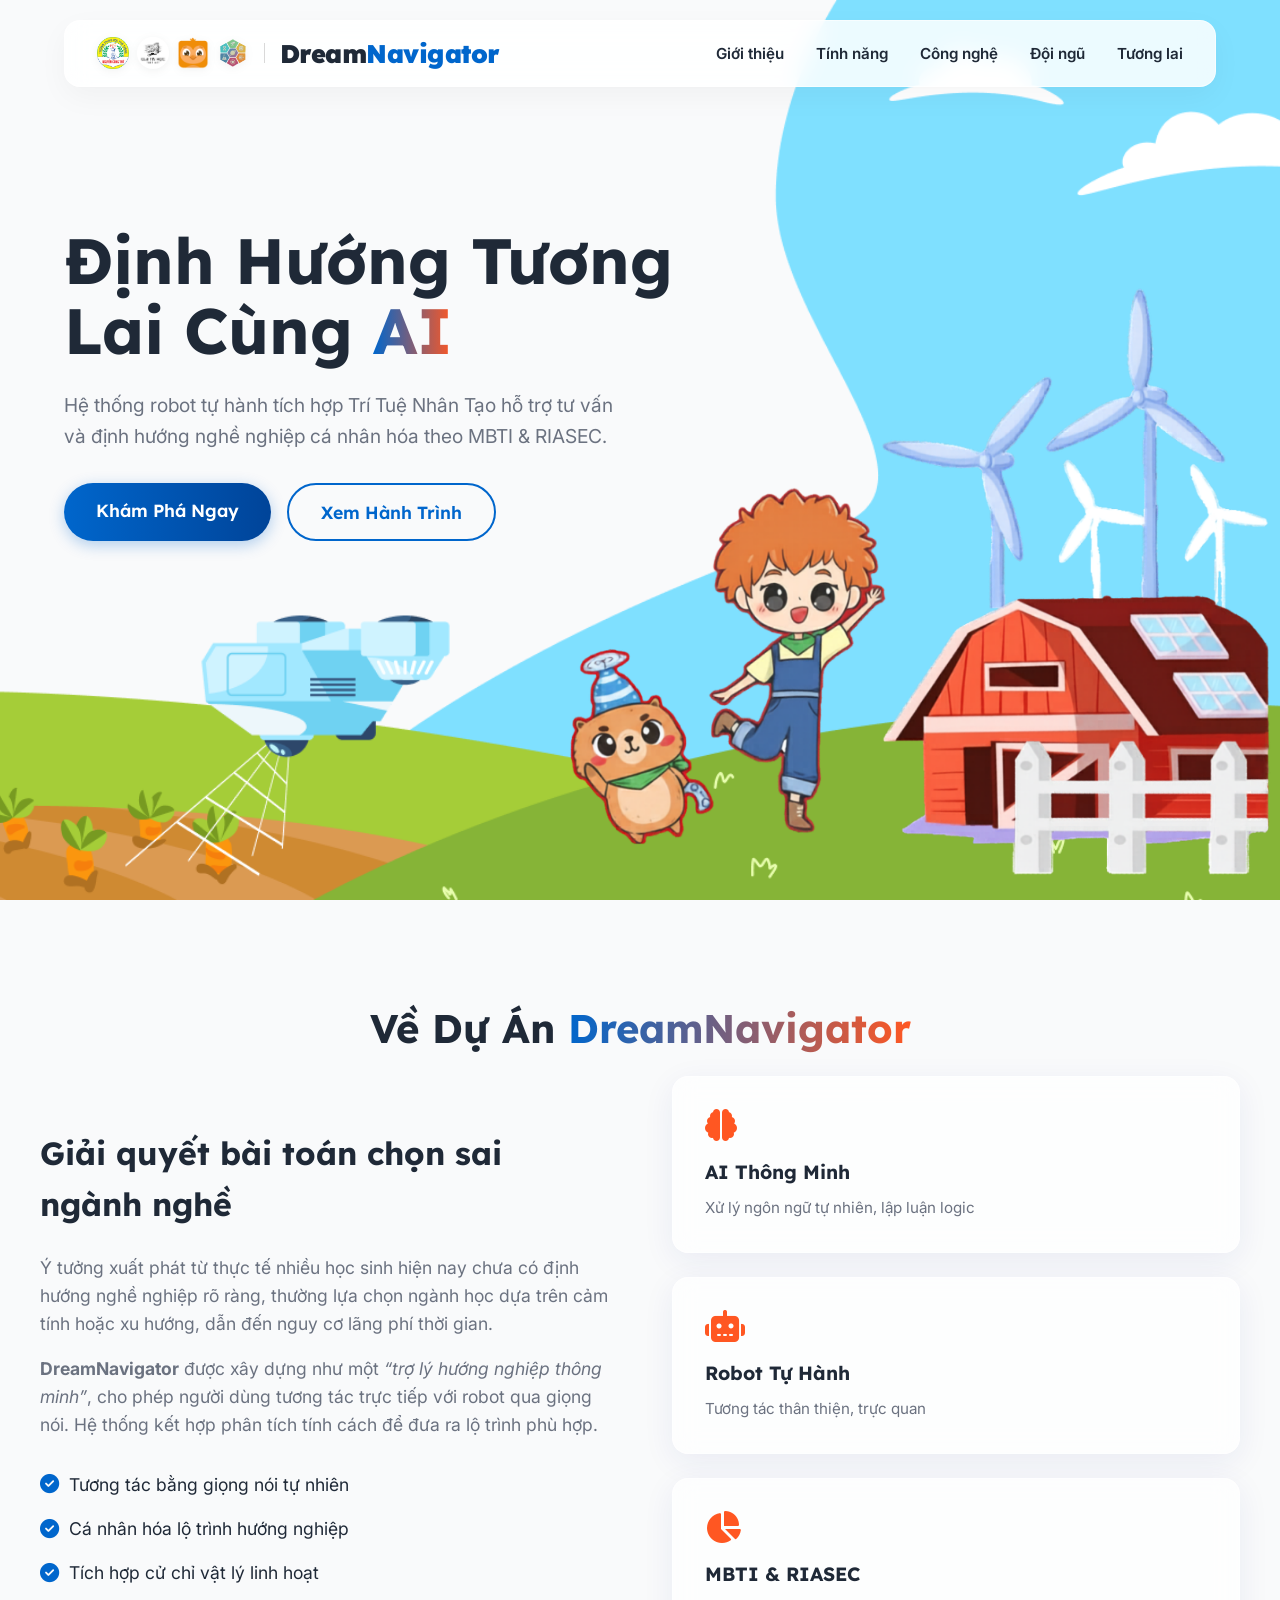
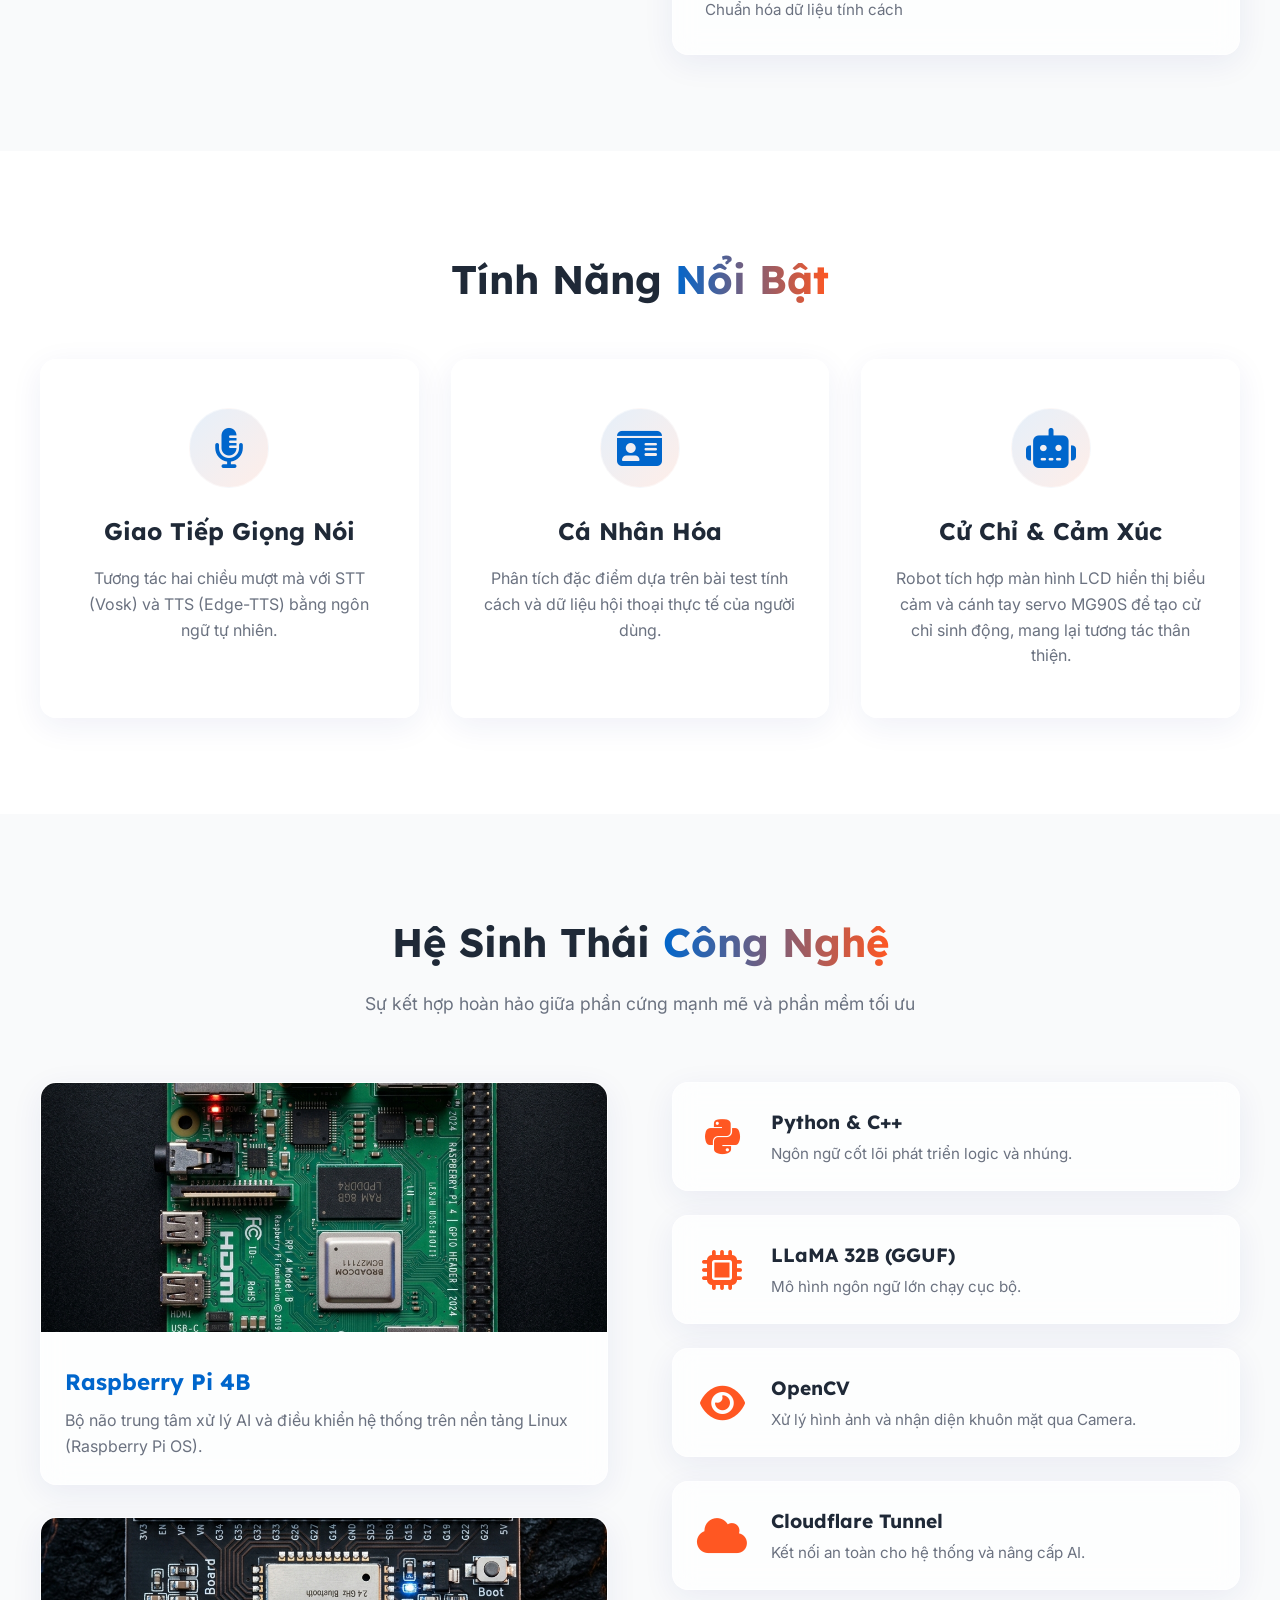
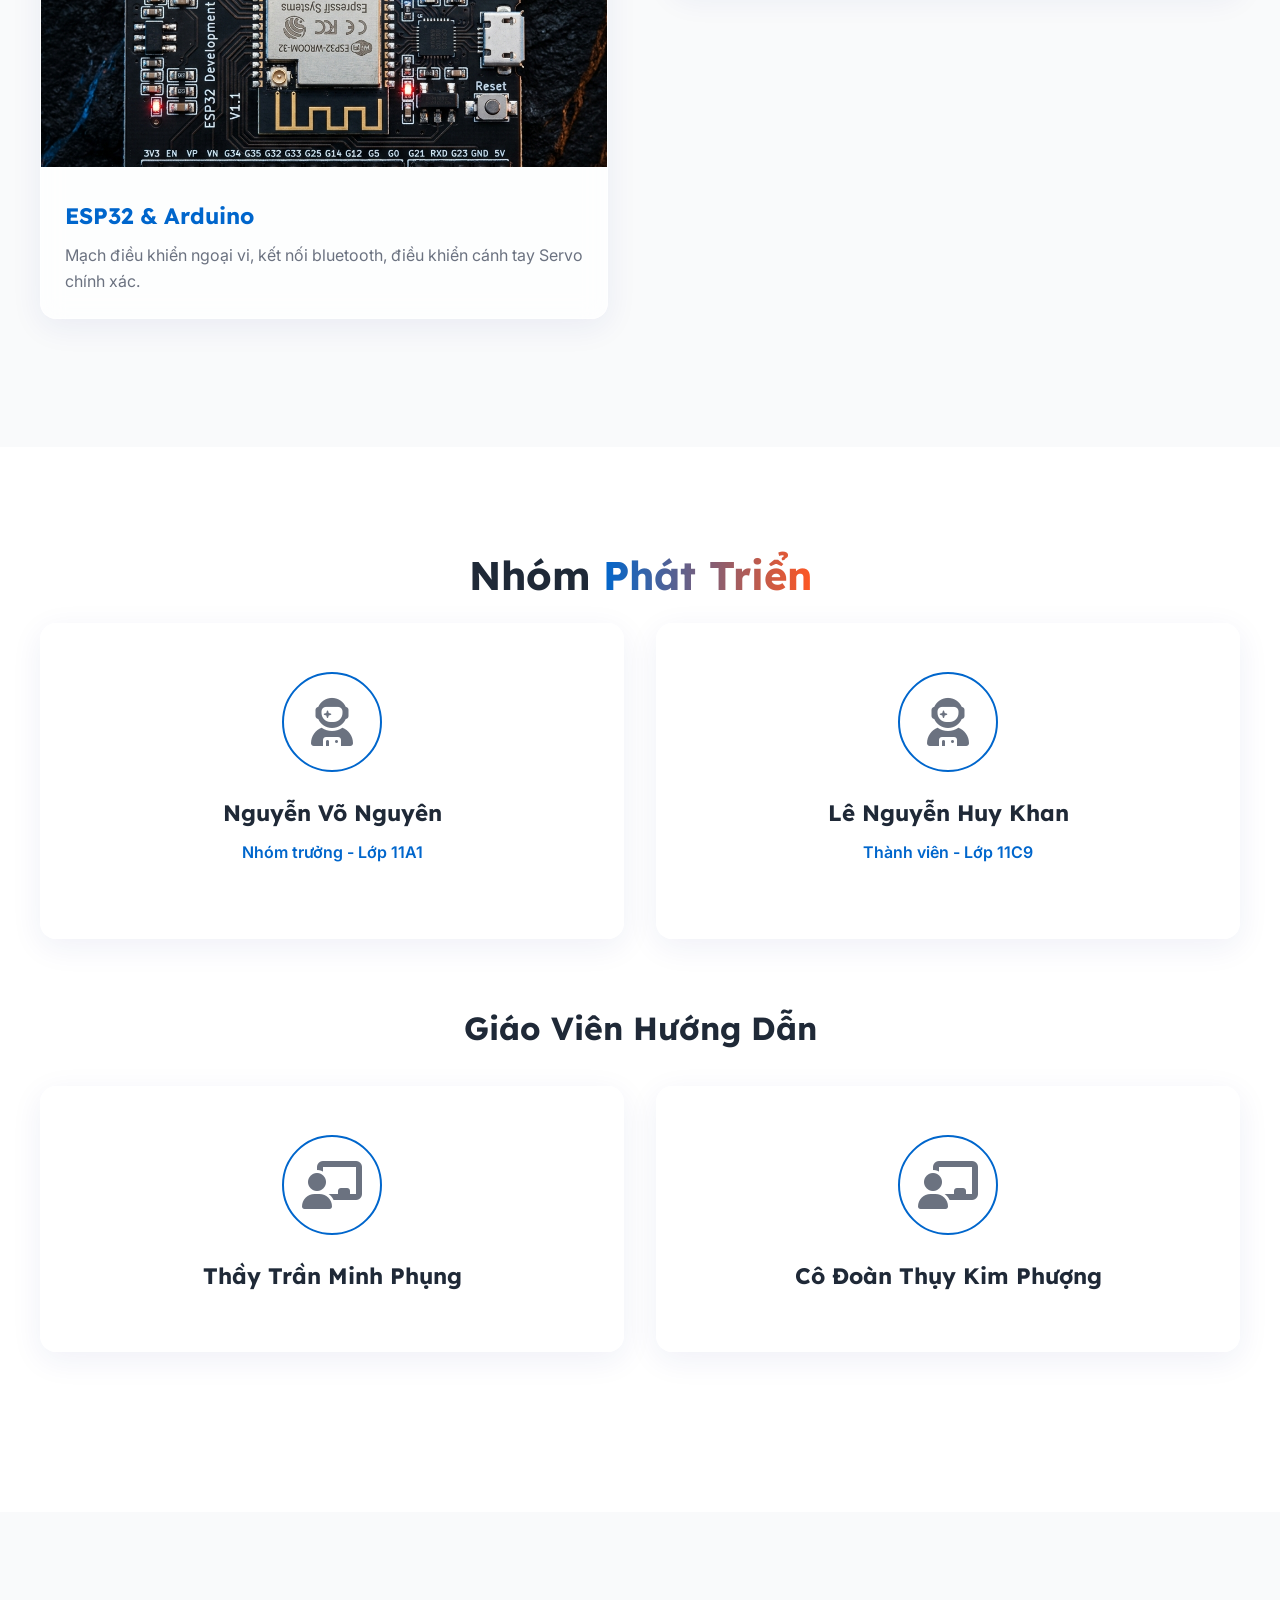
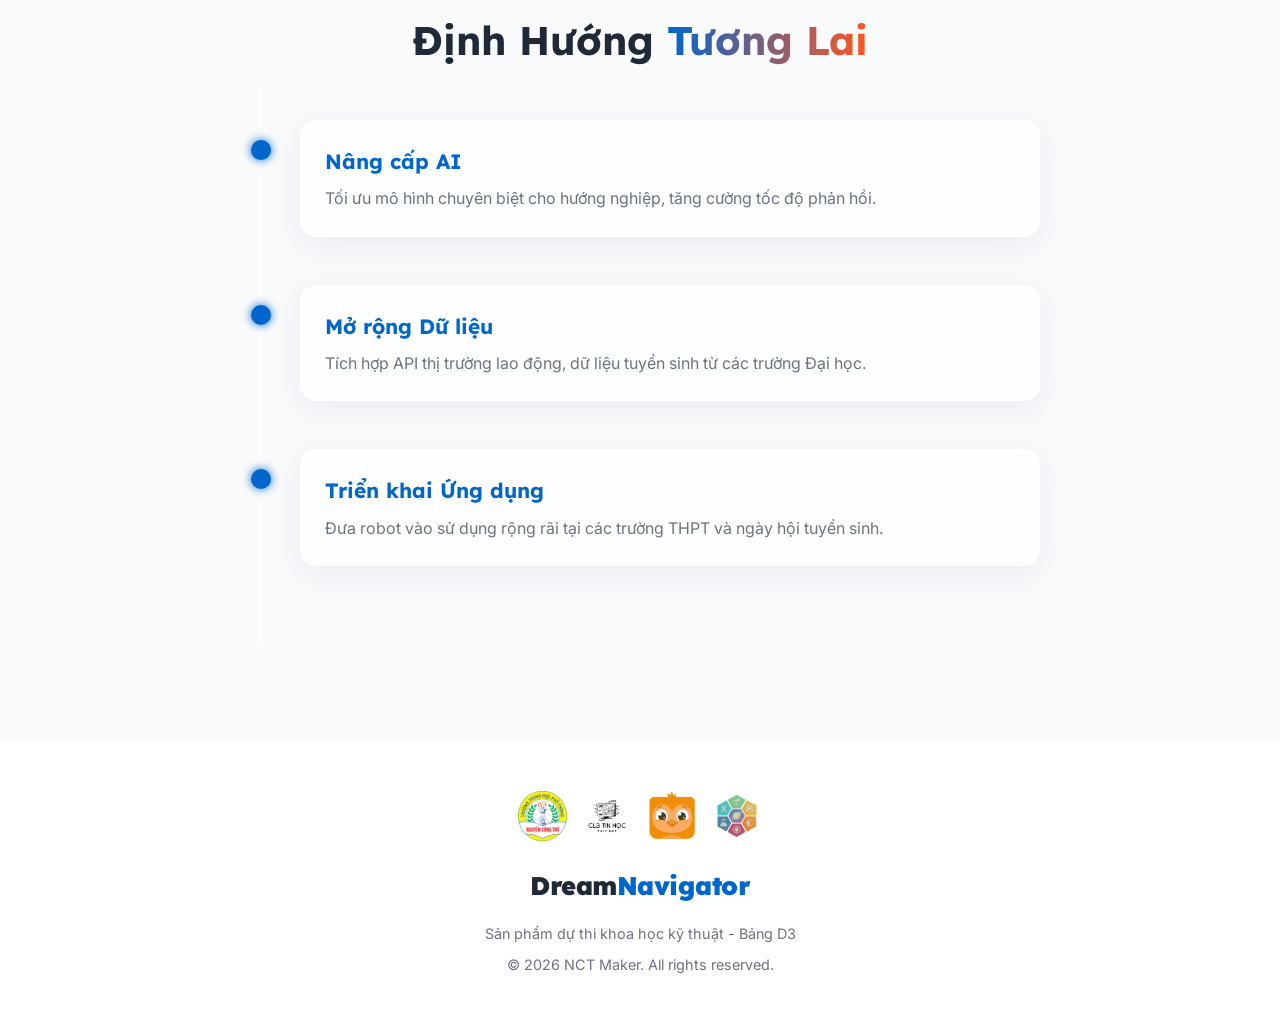
==== commit 776b33df: "chore: update meta description" ====
--- a/index.html
+++ b/index.html
@@ -5,9 +5,9 @@
     <meta name="viewport" content="width=device-width, initial-scale=1.0">
     <title>DreamNavigator - Trợ lý Hướng nghiệp Thông minh</title>
     <link rel="icon" type="image/png" href="assets/logo_maker.png">
-    <meta name="description" content="DreamNavigator là hệ thống robot tự hành tích hợp AI hỗ trợ tư vấn và định hướng nghề nghiệp.">
+    <meta name="description" content="Khám phá tiềm năng và định hướng tương lai cùng DreamNavigator - Trợ lý Robot AI tiên phong hỗ trợ tư vấn nghề nghiệp chuyên sâu bằng công nghệ AI, MBTI & RIASEC.">
     <meta property="og:title" content="DreamNavigator - Trợ lý Hướng nghiệp Thông minh">
-    <meta property="og:description" content="DreamNavigator là hệ thống robot tự hành tích hợp AI hỗ trợ tư vấn và định hướng nghề nghiệp.">
+    <meta property="og:description" content="Khám phá tiềm năng và định hướng tương lai cùng DreamNavigator - Trợ lý Robot AI tiên phong hỗ trợ tư vấn nghề nghiệp chuyên sâu bằng công nghệ AI, MBTI & RIASEC.">
     <meta property="og:image" content="https://dream.lemigo.xyz/assets/og_image.png">
     <meta property="og:url" content="https://dream.lemigo.xyz/">
     <meta property="og:type" content="website">
